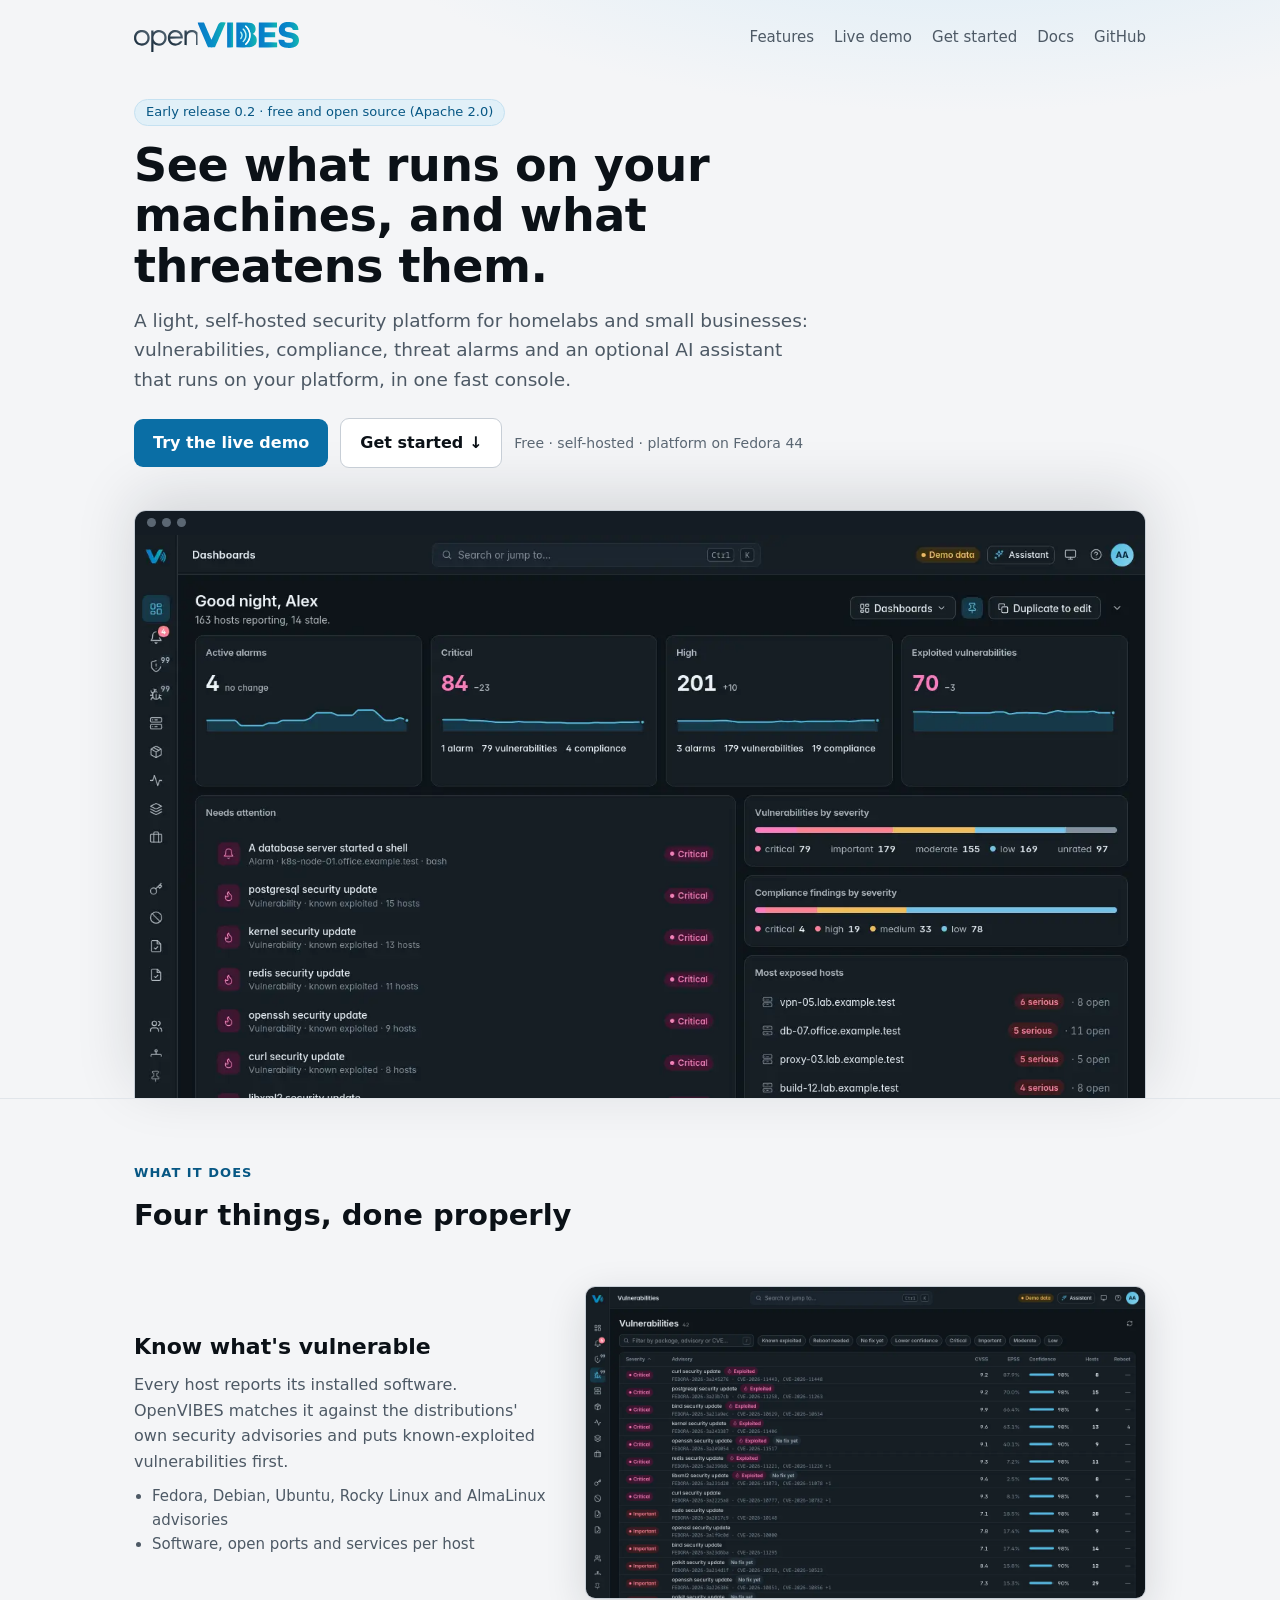
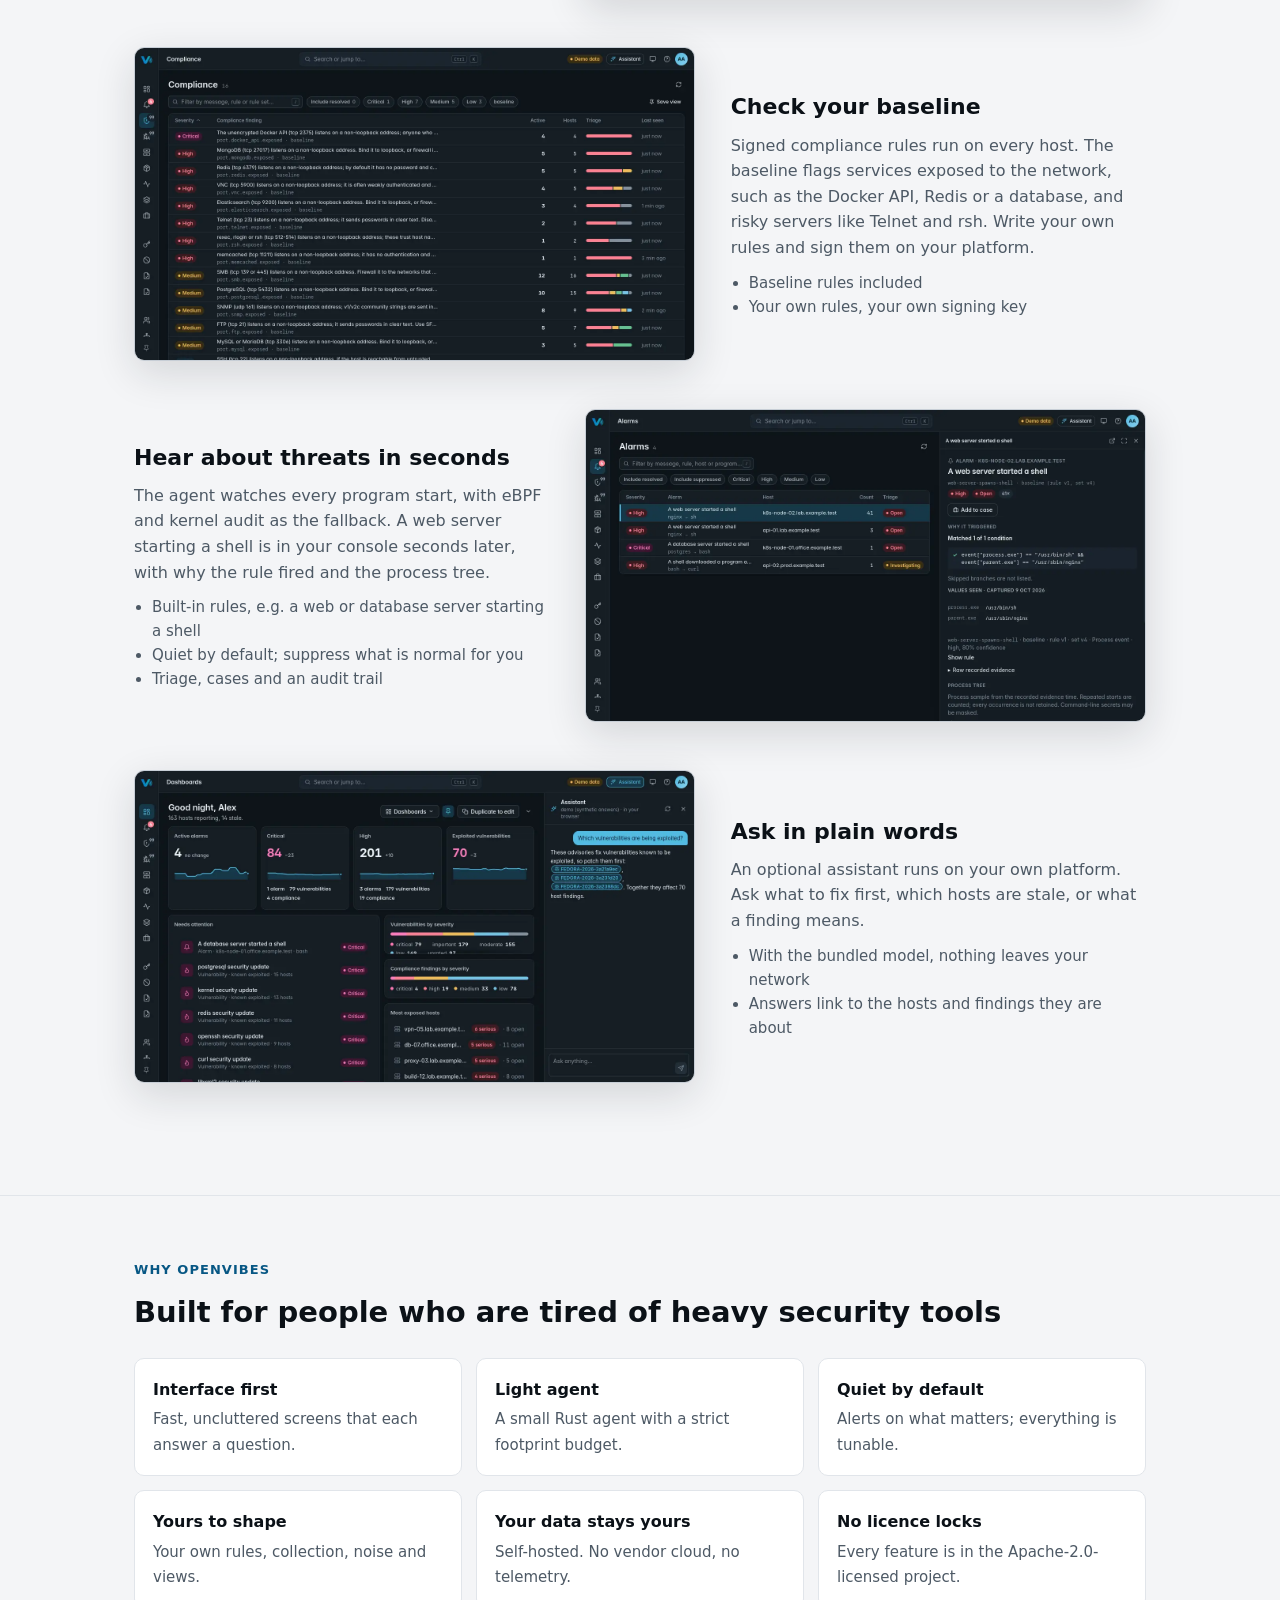
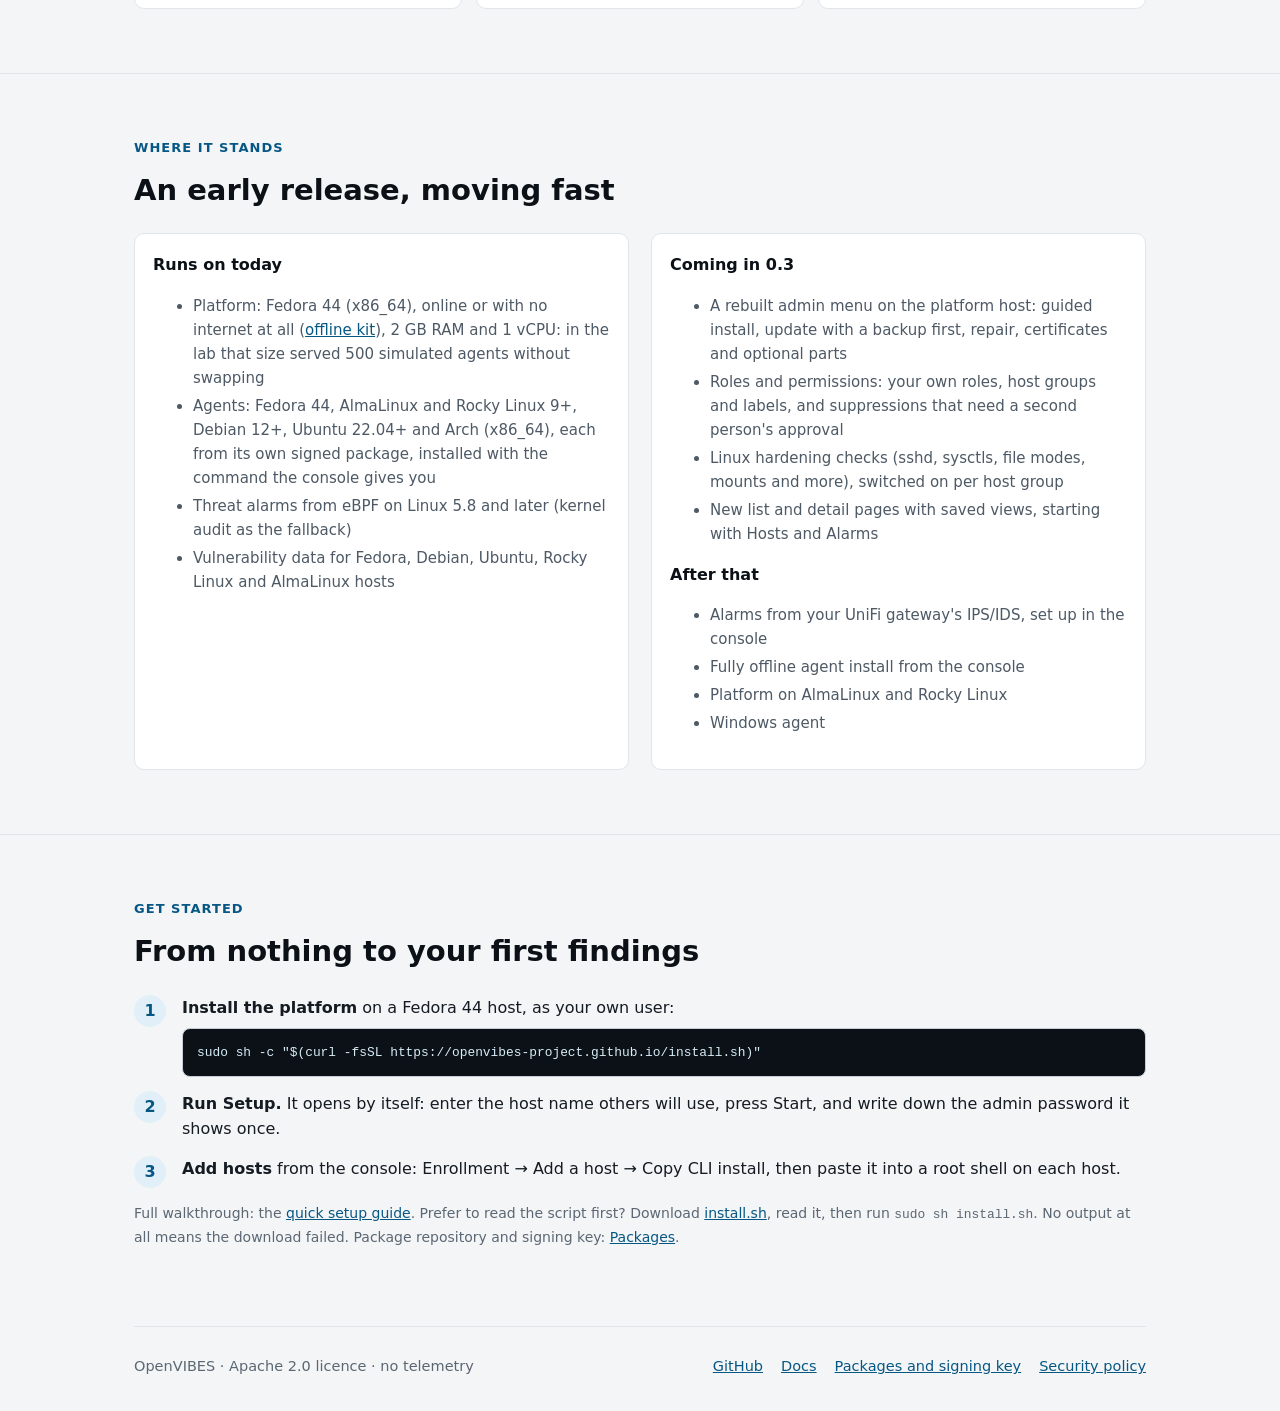
==== index.html @ 93516ad1 "site: what 0.3 brings, and what comes after it Co-Authored-By: Claude Opus 5.5 <noreply@anthropic.co" ====
<!doctype html>
<html lang="en">
<head>
<meta charset="utf-8">
<meta name="viewport" content="width=device-width, initial-scale=1">
<title>OpenVIBES: light, self-hosted security for your own machines</title>
<meta name="description" content="Free and open-source security platform for homelabs and small businesses: vulnerabilities, compliance, threat alarms and an optional AI assistant that runs on your platform, self-hosted.">
<meta name="color-scheme" content="dark light">
<link rel="canonical" href="https://openvibes-project.github.io/">
<link rel="icon" href="assets/mark.svg" type="image/svg+xml">
<link rel="icon" href="assets/favicon-32.png" sizes="32x32" type="image/png">
<link rel="apple-touch-icon" href="assets/mark-192.png">
<link rel="stylesheet" href="site.css">
</head>
<body>
<header class="hero">
  <div class="wrap">
    <nav class="nav" aria-label="Main">
      <a class="logo" href="./"><img class="wm-dark" src="assets/wordmark-dark.svg" alt="OpenVIBES" width="166" height="30"><img class="wm-light" src="assets/wordmark-light.svg" alt="OpenVIBES" width="166" height="30"></a>
      <ul>
        <li><a href="#features">Features</a></li>
        <li><a href="https://openvibes-project.github.io/openvibes-platform/">Live demo</a></li>
        <li><a href="#get-started">Get started</a></li>
        <li><a href="https://github.com/openvibes-project/openvibes-platform/blob/main/docs/quick-setup.md">Docs</a></li>
        <li><a href="https://github.com/openvibes-project">GitHub</a></li>
      </ul>
    </nav>
    <span class="pill">Early release 0.2 · free and open source (Apache 2.0)</span>
    <h1>See what runs on your machines, and what threatens them.</h1>
    <p class="lead">A light, self-hosted security platform for homelabs and small businesses: vulnerabilities, compliance, threat alarms and an optional AI assistant that runs on your platform, in one fast console.</p>
    <div class="btns">
      <a class="btn btn-primary" href="https://openvibes-project.github.io/openvibes-platform/">Try the live demo</a>
      <a class="btn btn-secondary" href="#get-started">Get started <span aria-hidden="true">↓</span></a>
      <span class="note">Free · self-hosted · platform on Fedora 44</span>
    </div>
    <div class="frame"><div class="bar" aria-hidden="true"><i></i><i></i><i></i></div>
      <img class="screen" src="assets/dashboard.webp" width="1414" height="788" alt="The OpenVIBES console's dashboard: active alarms, critical and high findings and exploited vulnerabilities with their trends, what needs attention first, and the most exposed hosts.">
    </div>
  </div>
</header>

<main>
<section class="block" id="features"><div class="wrap">
  <div class="kicker">What it does</div>
  <h2>Four things, done properly</h2>

  <div class="feat"><div class="txt">
    <h3>Know what's vulnerable</h3>
    <p>Every host reports its installed software. OpenVIBES matches it against the distributions' own security advisories and puts known-exploited vulnerabilities first.</p>
    <ul><li>Fedora, Debian, Ubuntu, Rocky Linux and AlmaLinux advisories</li><li>Software, open ports and services per host</li></ul>
  </div><div class="shot"><img class="screen" src="assets/vulnerabilities.webp" width="1414" height="788" loading="lazy" alt="The Vulnerabilities view: security advisories with their severity, CVSS and EPSS scores, known-exploited markers and the number of affected hosts."></div></div>

  <div class="feat rev"><div class="txt">
    <h3>Check your baseline</h3>
    <p>Signed compliance rules run on every host. The baseline flags services exposed to the network, such as the Docker API, Redis or a database, and risky servers like Telnet and rsh. Write your own rules and sign them on your platform.</p>
    <ul><li>Baseline rules included</li><li>Your own rules, your own signing key</li></ul>
  </div><div class="shot"><img class="screen" src="assets/compliance.webp" width="1414" height="788" loading="lazy" alt="The Compliance view: baseline findings such as an exposed Docker API, MongoDB or Redis, by severity, with how many hosts each affects and their triage."></div></div>

  <div class="feat"><div class="txt">
    <h3>Hear about threats in seconds</h3>
    <p>The agent watches every program start, with eBPF and kernel audit as the fallback. A web server starting a shell is in your console seconds later, with why the rule fired and the process tree.</p>
    <ul><li>Built-in rules, e.g. a web or database server starting a shell</li><li>Quiet by default; suppress what is normal for you</li><li>Triage, cases and an audit trail</li></ul>
  </div><div class="shot"><img class="screen" src="assets/alarm.webp" width="1414" height="788" loading="lazy" alt="An alarm, 'A web server started a shell', with the condition that matched and the values seen."></div></div>

  <div class="feat rev"><div class="txt">
    <h3>Ask in plain words</h3>
    <p>An optional assistant runs on your own platform. Ask what to fix first, which hosts are stale, or what a finding means.</p>
    <ul><li>With the bundled model, nothing leaves your network</li><li>Answers link to the hosts and findings they are about</li></ul>
  </div><div class="shot"><img class="screen" src="assets/assistant.webp" width="1414" height="788" loading="lazy" alt="The assistant beside the dashboard, answering 'Which vulnerabilities are being exploited?' with the advisories to patch first."></div></div>
</div></section>

<section class="block"><div class="wrap">
  <div class="kicker">Why OpenVIBES</div>
  <h2>Built for people who are tired of heavy security tools</h2>
  <div class="tiles">
    <div class="tile"><h3>Interface first</h3><span>Fast, uncluttered screens that each answer a question.</span></div>
    <div class="tile"><h3>Light agent</h3><span>A small Rust agent with a strict footprint budget.</span></div>
    <div class="tile"><h3>Quiet by default</h3><span>Alerts on what matters; everything is tunable.</span></div>
    <div class="tile"><h3>Yours to shape</h3><span>Your own rules, collection, noise and views.</span></div>
    <div class="tile"><h3>Your data stays yours</h3><span>Self-hosted. No vendor cloud, no telemetry.</span></div>
    <div class="tile"><h3>No licence locks</h3><span>Every feature is in the Apache-2.0-licensed project.</span></div>
  </div>
</div></section>

<section class="block"><div class="wrap">
  <div class="kicker">Where it stands</div>
  <h2>An early release, moving fast</h2>
  <div class="two">
    <div class="box"><h3>Runs on today</h3><ul>
      <li>Platform: Fedora 44 (x86_64), online or with no internet at all (<a href="packages.html#offline">offline kit</a>), 2 GB RAM and 1 vCPU: in the lab that size served 500 simulated agents without swapping</li>
      <li>Agents: Fedora 44, AlmaLinux and Rocky Linux 9+, Debian 12+, Ubuntu 22.04+ and Arch (x86_64), each from its own signed package, installed with the command the console gives you</li>
      <li>Threat alarms from eBPF on Linux 5.8 and later (kernel audit as the fallback)</li>
      <li>Vulnerability data for Fedora, Debian, Ubuntu, Rocky Linux and AlmaLinux hosts</li>
    </ul></div>
    <div class="box"><h3>Coming in 0.3</h3><ul>
      <li>A rebuilt admin menu on the platform host: guided install, update with a backup first, repair, certificates and optional parts</li>
      <li>Roles and permissions: your own roles, host groups and labels, and suppressions that need a second person's approval</li>
      <li>Linux hardening checks (sshd, sysctls, file modes, mounts and more), switched on per host group</li>
      <li>New list and detail pages with saved views, starting with Hosts and Alarms</li>
    </ul><h3>After that</h3><ul>
      <li>Alarms from your UniFi gateway's IPS/IDS, set up in the console</li>
      <li>Fully offline agent install from the console</li>
      <li>Platform on AlmaLinux and Rocky Linux</li>
      <li>Windows agent</li>
    </ul></div>
  </div>
</div></section>

<section class="block" id="get-started"><div class="wrap">
  <div class="kicker">Get started</div>
  <h2>From nothing to your first findings</h2>
  <ol class="steps">
    <li class="step"><span class="n" aria-hidden="true">1</span><div><b>Install the platform</b> on a Fedora 44 host, as your own user:
      <pre><code>sudo sh -c "$(curl -fsSL https://openvibes-project.github.io/install.sh)"</code></pre></div></li>
    <li class="step"><span class="n" aria-hidden="true">2</span><div><b>Run Setup.</b> It opens by itself: enter the host name others will use, press Start, and write down the admin password it shows once.</div></li>
    <li class="step"><span class="n" aria-hidden="true">3</span><div><b>Add hosts</b> from the console: Enrollment → Add a host → Copy CLI install, then paste it into a root shell on each host.</div></li>
  </ol>
  <p class="note">Full walkthrough: the <a href="https://github.com/openvibes-project/openvibes-platform/blob/main/docs/quick-setup.md">quick setup guide</a>. Prefer to read the script first? Download <a href="install.sh">install.sh</a>, read it, then run <code>sudo sh install.sh</code>. No output at all means the download failed. Package repository and signing key: <a href="packages.html">Packages</a>.</p>
</div></section>
</main>

<div class="wrap"><footer class="foot">
  <span>OpenVIBES · Apache 2.0 licence · no telemetry</span>
  <ul>
    <li><a href="https://github.com/openvibes-project">GitHub</a></li>
    <li><a href="https://github.com/openvibes-project/openvibes-platform/blob/main/docs/quick-setup.md">Docs</a></li>
    <li><a href="packages.html">Packages and signing key</a></li>
    <li><a href="https://github.com/openvibes-project/openvibes-platform/security/policy">Security policy</a></li>
  </ul>
</footer></div>
</body>
</html>
---- site.css ----
/* OpenVIBES website (spec docs/specs/2026-10-08-website-design.md §4).
   Dark by default, light when the visitor's system asks for it. */
:root {
  color-scheme: dark light;
  --canvas: #0b1117; --surface: #0f171f; --line: #1d2a36; --line-2: #2b3946;
  --text: #dbe4ec; --strong: #ffffff; --muted: #9fb0bf; --faint: #8193a3;
  --accent: #0a6ea5; --accent-text: #4fb6e8; --code-bg: #070b0f; --code: #bfe3f5;
  --pill-bg: #13324a; --pill-fg: #8fd0f2; --pill-line: #1f4a68;
  --glow: #0e3a55; --shadow: rgba(0, 0, 0, .45);
}
@media (prefers-color-scheme: light) {
  :root {
    --canvas: #f4f5f7; --surface: #ffffff; --line: #e1e5ea; --line-2: #c7ced6;
    --text: #141b22; --strong: #0b1117; --muted: #4d5965; --faint: #5b6773;
    --accent: #0a6ea5; --accent-text: #075784; --code-bg: #0b1117; --code: #d6ecf7;
    --pill-bg: #e1f0f8; --pill-fg: #075784; --pill-line: #c5e1f1;
    --glow: #d6eaf6; --shadow: rgba(20, 27, 34, .14);
  }
}
* { box-sizing: border-box; }
body { margin: 0; background: var(--canvas); color: var(--text); font: 16px/1.6 system-ui, -apple-system, "Segoe UI", sans-serif; }
a { color: var(--accent-text); }
a:focus-visible, .btn:focus-visible { outline: 3px solid var(--accent-text); outline-offset: 3px; }
.wrap { max-width: 1060px; margin: 0 auto; padding: 0 24px; }
.page-head { padding-top: 22px; }
.hero { background: radial-gradient(1100px 420px at 75% -12%, var(--glow) 0%, var(--canvas) 58%); padding-top: 22px; }
.nav { display: flex; justify-content: space-between; align-items: center; flex-wrap: wrap; gap: 12px; margin-bottom: 46px; font-size: 15px; }
.nav ul { display: flex; flex-wrap: wrap; gap: 6px 20px; list-style: none; margin: 0; padding: 0; }
.nav a { color: var(--muted); text-decoration: none; }
.nav a:hover { color: var(--strong); }
.logo img { height: 30px; width: auto; display: block; }
/* As specific as `.logo img`, which would otherwise show both. */
.logo .wm-light { display: none; }
@media (prefers-color-scheme: light) { .logo .wm-dark { display: none; } .logo .wm-light { display: block; } }
.pill { display: inline-block; font-size: 13px; padding: 2px 11px; border-radius: 999px; background: var(--pill-bg); color: var(--pill-fg); border: 1px solid var(--pill-line); margin-bottom: 14px; }
h1 { font-size: clamp(32px, 5vw, 46px); line-height: 1.1; margin: 0 0 14px; color: var(--strong); max-width: 22ch; letter-spacing: -.01em; }
.lead { font-size: 18.5px; color: var(--muted); max-width: 58ch; margin: 0 0 24px; }
.btns { display: flex; flex-wrap: wrap; gap: 12px; align-items: center; margin-bottom: 42px; }
.btn { display: inline-block; padding: 11px 19px; border-radius: 9px; font-weight: 650; text-decoration: none; }
.btn-primary { background: var(--accent); color: #fff; }
.btn-primary:hover { background: #075784; }
.btn-secondary { border: 1px solid var(--line-2); color: var(--strong); background: var(--surface); }
.note { font-size: 14px; color: var(--faint); }
.frame { border: 1px solid var(--line-2); border-bottom: 0; border-radius: 12px 12px 0 0; overflow: hidden; box-shadow: 0 -14px 60px var(--shadow); }
.bar { height: 24px; background: #141c24; display: flex; gap: 6px; align-items: center; padding: 0 12px; }
.bar i { width: 9px; height: 9px; border-radius: 50%; background: #5b6773; }
img.screen { display: block; width: 100%; height: auto; }
section.block { padding: 64px 0; border-top: 1px solid var(--line); }
.compact section.block { padding: 28px 0; }
.compact h2 { font-size: 23px; }
h2 { font-size: 29px; color: var(--strong); margin: 0 0 8px; }
.kicker { font-size: 13px; text-transform: uppercase; letter-spacing: .08em; color: var(--accent-text); font-weight: 650; margin-bottom: 8px; }
.feat { display: grid; grid-template-columns: 1fr 1.35fr; gap: 36px; align-items: center; margin: 48px 0; }
.feat.rev { grid-template-columns: 1.35fr 1fr; }
.feat.rev .txt { order: 2; }
.feat h3 { color: var(--strong); font-size: 22px; margin: 0 0 8px; }
.feat p { color: var(--muted); margin: 0 0 10px; }
.feat ul { margin: 0; padding-left: 18px; color: var(--muted); font-size: 15px; }
.shot { border: 1px solid var(--line-2); border-radius: 10px; overflow: hidden; box-shadow: 0 12px 40px var(--shadow); }
.tiles { display: grid; grid-template-columns: repeat(3, 1fr); gap: 14px; margin-top: 22px; }
.tile, .box { background: var(--surface); border: 1px solid var(--line); border-radius: 10px; padding: 18px; }
.tile h3, .box h3 { color: var(--strong); display: block; margin: 0 0 4px; font-size: 16px; }
.tile span { color: var(--muted); font-size: 15px; }
.two { display: grid; grid-template-columns: 1fr 1fr; gap: 22px; margin-top: 20px; }
.box ul + h3 { margin-top: 16px; }
.box li { color: var(--muted); font-size: 15px; margin: 4px 0; }
.steps { list-style: none; padding: 0; margin: 20px 0 0; display: grid; gap: 14px; }
.step { display: grid; grid-template-columns: 36px minmax(0, 1fr); gap: 12px; }
.n { width: 32px; height: 32px; border-radius: 50%; background: var(--pill-bg); color: var(--pill-fg); display: flex; align-items: center; justify-content: center; font-weight: 700; }
pre { background: var(--code-bg); border: 1px solid var(--line-2); border-radius: 8px; padding: 12px 14px; color: var(--code); font-size: 14px; overflow-x: auto; margin: 8px 0 0; }
code { font-size: .92em; }
footer.foot { border-top: 1px solid var(--line); padding: 28px 0 34px; color: var(--faint); font-size: 14.5px; display: flex; justify-content: space-between; flex-wrap: wrap; gap: 10px; }
footer.foot ul { display: flex; flex-wrap: wrap; gap: 6px 18px; list-style: none; margin: 0; padding: 0; }
@media (max-width: 760px) {
  .feat, .feat.rev, .two { grid-template-columns: 1fr; }
  .feat.rev .txt { order: 0; }
  .tiles { grid-template-columns: 1fr; }
  section.block { padding: 48px 0; }
}
@media (min-width: 761px) and (max-width: 960px) { .tiles { grid-template-columns: repeat(2, 1fr); } }
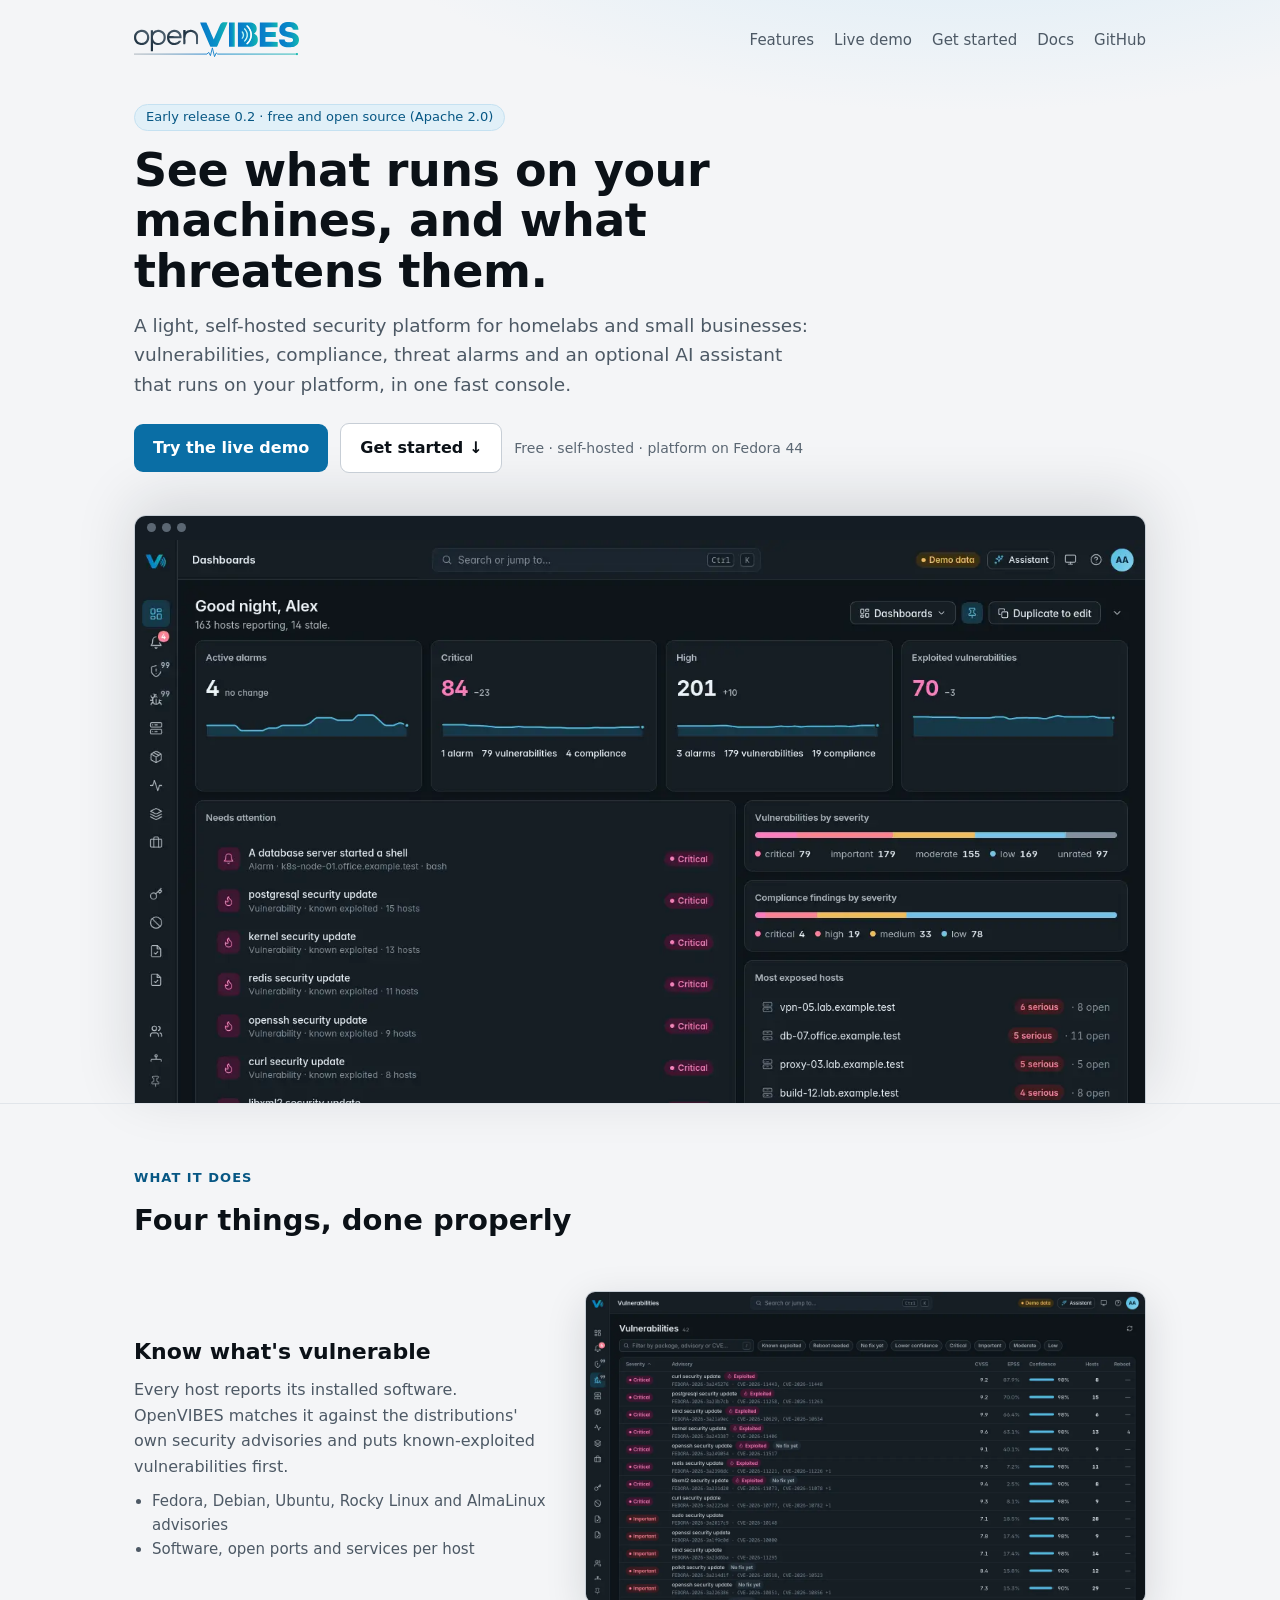
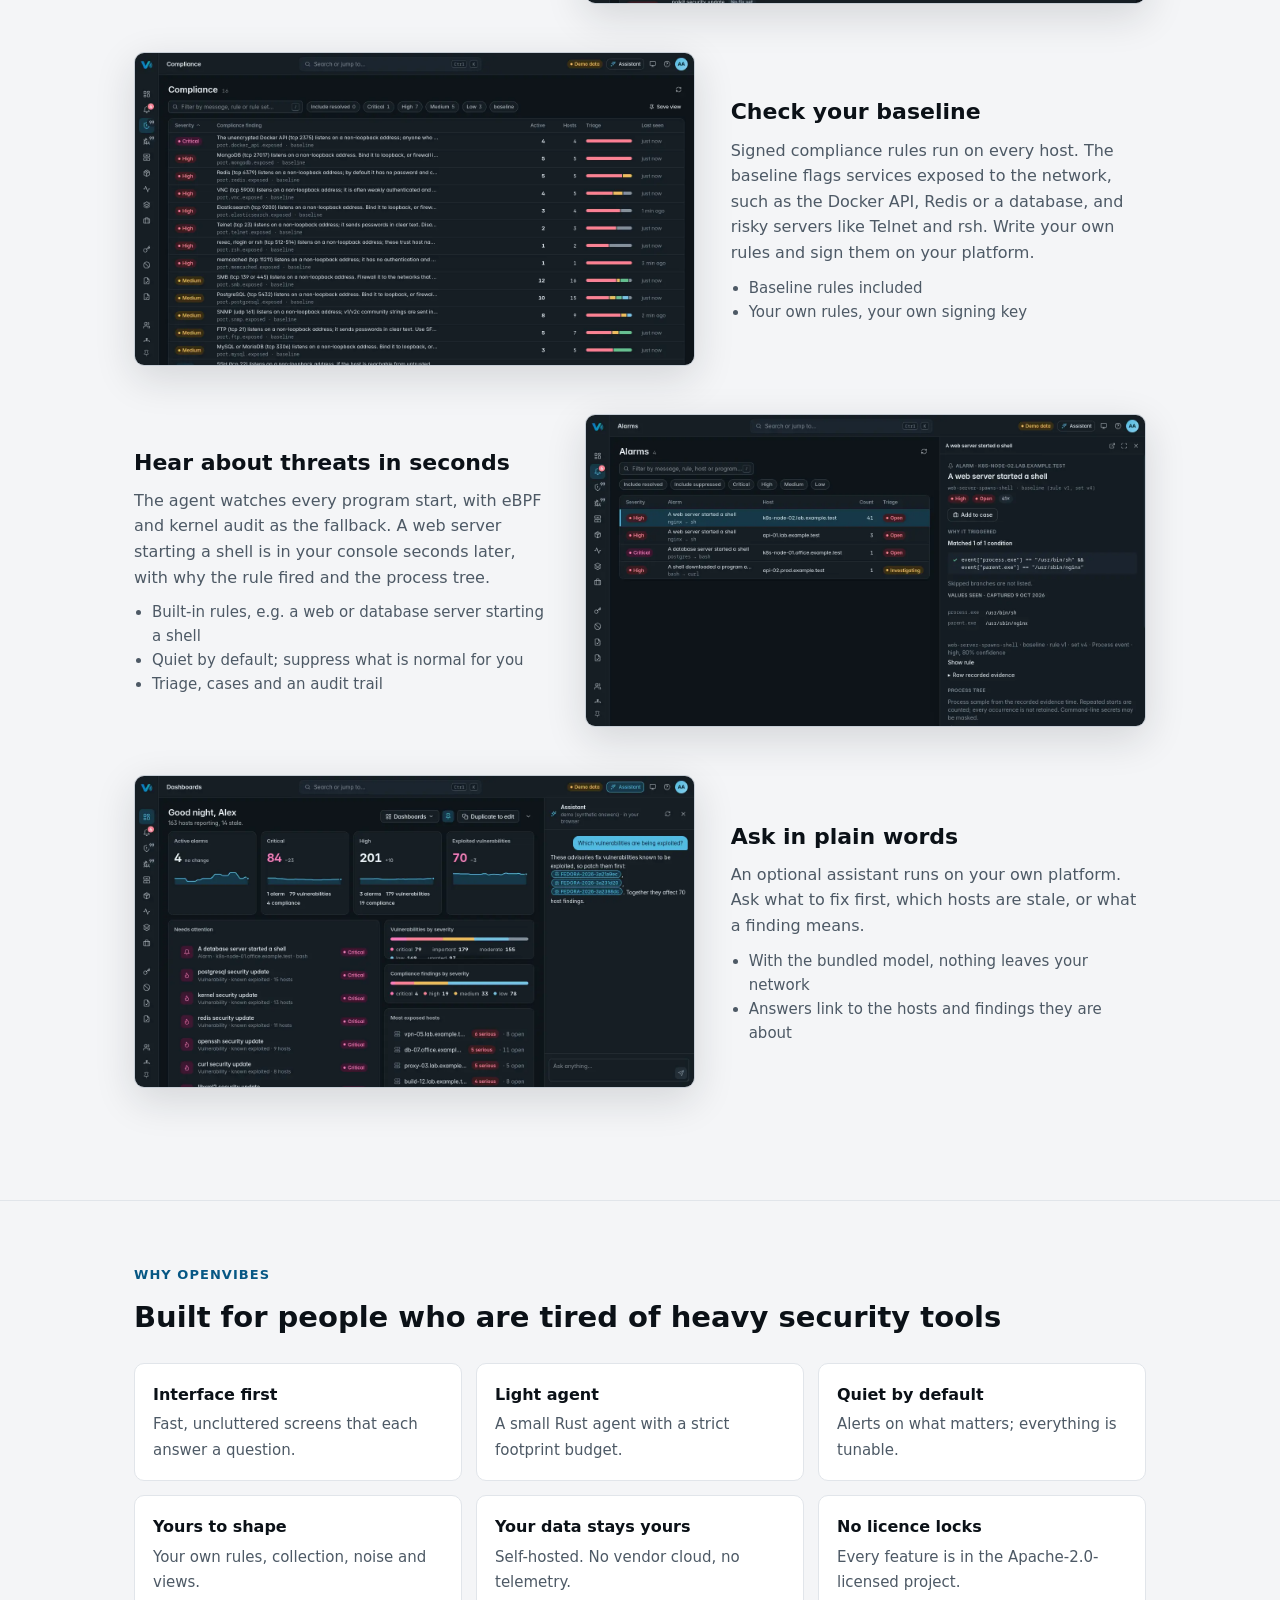
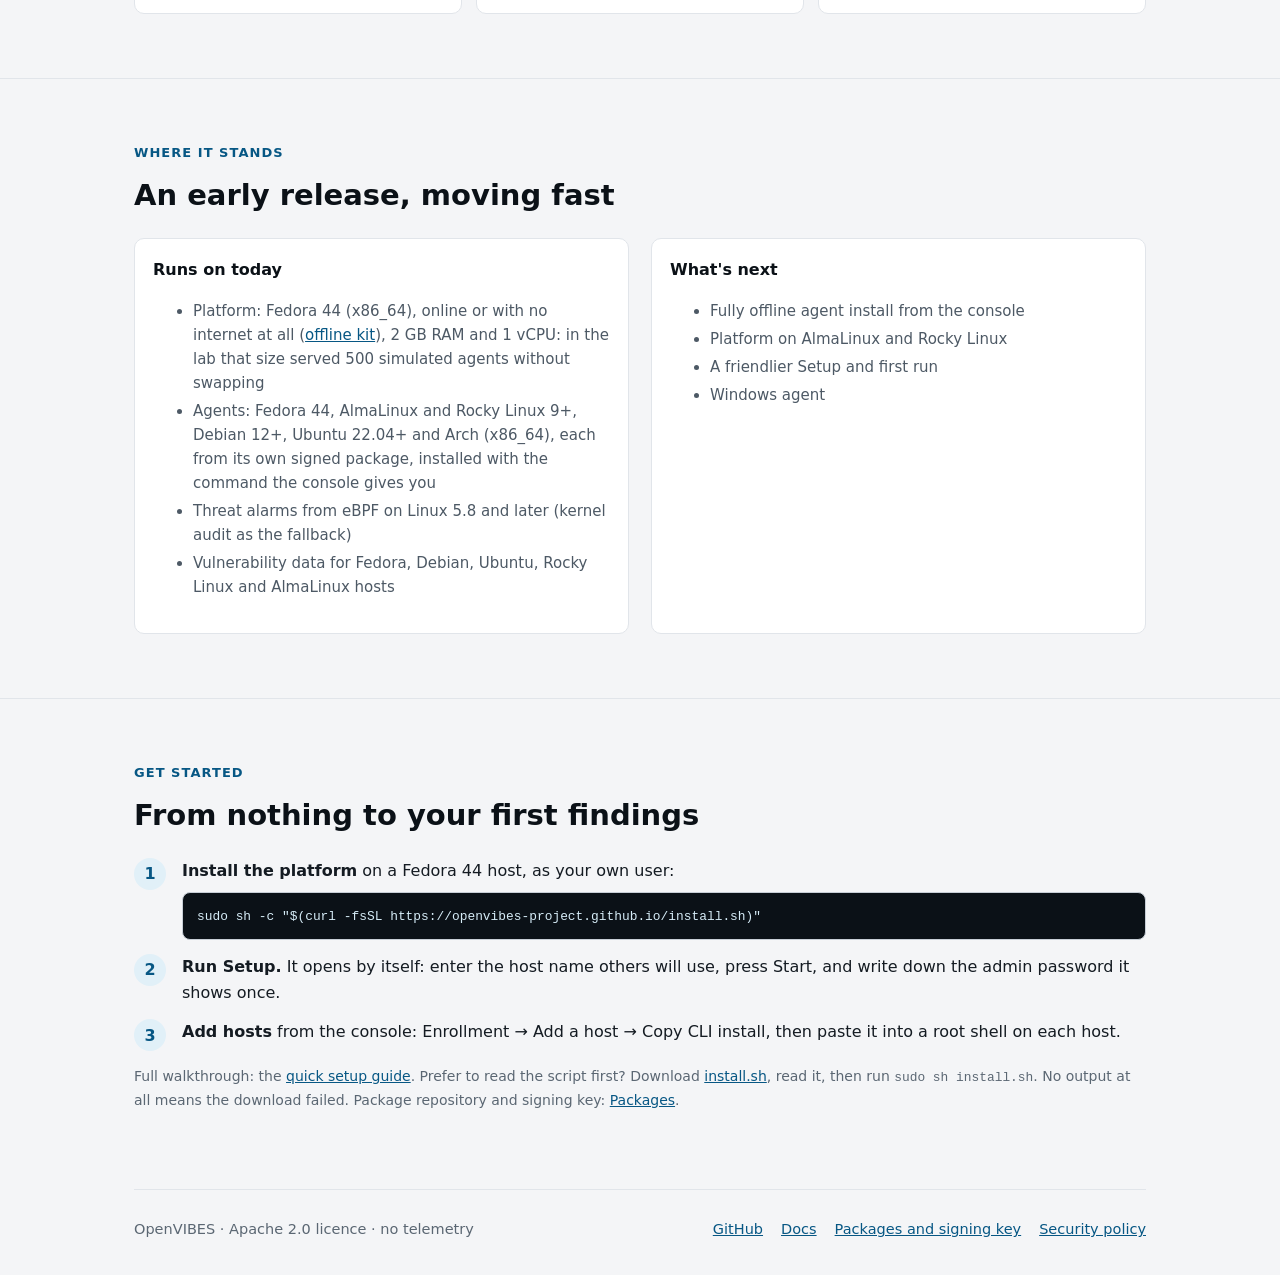
==== commit b3a3ef67: "Logo: the heartbeat wordmark, with the n made whole The n in "open" was cut off where VIBES began an" ====
--- a/index.html
+++ b/index.html
@@ -16,7 +16,7 @@
 <header class="hero">
   <div class="wrap">
     <nav class="nav" aria-label="Main">
-      <a class="logo" href="./"><img class="wm-dark" src="assets/wordmark-dark.svg" alt="OpenVIBES" width="166" height="30"><img class="wm-light" src="assets/wordmark-light.svg" alt="OpenVIBES" width="166" height="30"></a>
+      <a class="logo" href="./"><img class="wm-dark" src="assets/wordmark-dark.svg" alt="OpenVIBES" width="165" height="35"><img class="wm-light" src="assets/wordmark-light.svg" alt="OpenVIBES" width="165" height="35"></a>
       <ul>
         <li><a href="#features">Features</a></li>
         <li><a href="https://openvibes-project.github.io/openvibes-platform/">Live demo</a></li>
@@ -92,15 +92,10 @@
       <li>Threat alarms from eBPF on Linux 5.8 and later (kernel audit as the fallback)</li>
       <li>Vulnerability data for Fedora, Debian, Ubuntu, Rocky Linux and AlmaLinux hosts</li>
     </ul></div>
-    <div class="box"><h3>Coming in 0.3</h3><ul>
-      <li>A rebuilt admin menu on the platform host: guided install, update with a backup first, repair, certificates and optional parts</li>
-      <li>Roles and permissions: your own roles, host groups and labels, and suppressions that need a second person's approval</li>
-      <li>Linux hardening checks (sshd, sysctls, file modes, mounts and more), switched on per host group</li>
-      <li>New list and detail pages with saved views, starting with Hosts and Alarms</li>
-    </ul><h3>After that</h3><ul>
-      <li>Alarms from your UniFi gateway's IPS/IDS, set up in the console</li>
+    <div class="box"><h3>What's next</h3><ul>
       <li>Fully offline agent install from the console</li>
       <li>Platform on AlmaLinux and Rocky Linux</li>
+      <li>A friendlier Setup and first run</li>
       <li>Windows agent</li>
     </ul></div>
   </div>
--- a/site.css
+++ b/site.css
@@ -28,7 +28,7 @@
 .nav ul { display: flex; flex-wrap: wrap; gap: 6px 20px; list-style: none; margin: 0; padding: 0; }
 .nav a { color: var(--muted); text-decoration: none; }
 .nav a:hover { color: var(--strong); }
-.logo img { height: 30px; width: auto; display: block; }
+.logo img { height: 35px; width: auto; display: block; }
 /* As specific as `.logo img`, which would otherwise show both. */
 .logo .wm-light { display: none; }
 @media (prefers-color-scheme: light) { .logo .wm-dark { display: none; } .logo .wm-light { display: block; } }
@@ -62,7 +62,6 @@
 .tile h3, .box h3 { color: var(--strong); display: block; margin: 0 0 4px; font-size: 16px; }
 .tile span { color: var(--muted); font-size: 15px; }
 .two { display: grid; grid-template-columns: 1fr 1fr; gap: 22px; margin-top: 20px; }
-.box ul + h3 { margin-top: 16px; }
 .box li { color: var(--muted); font-size: 15px; margin: 4px 0; }
 .steps { list-style: none; padding: 0; margin: 20px 0 0; display: grid; gap: 14px; }
 .step { display: grid; grid-template-columns: 36px minmax(0, 1fr); gap: 12px; }
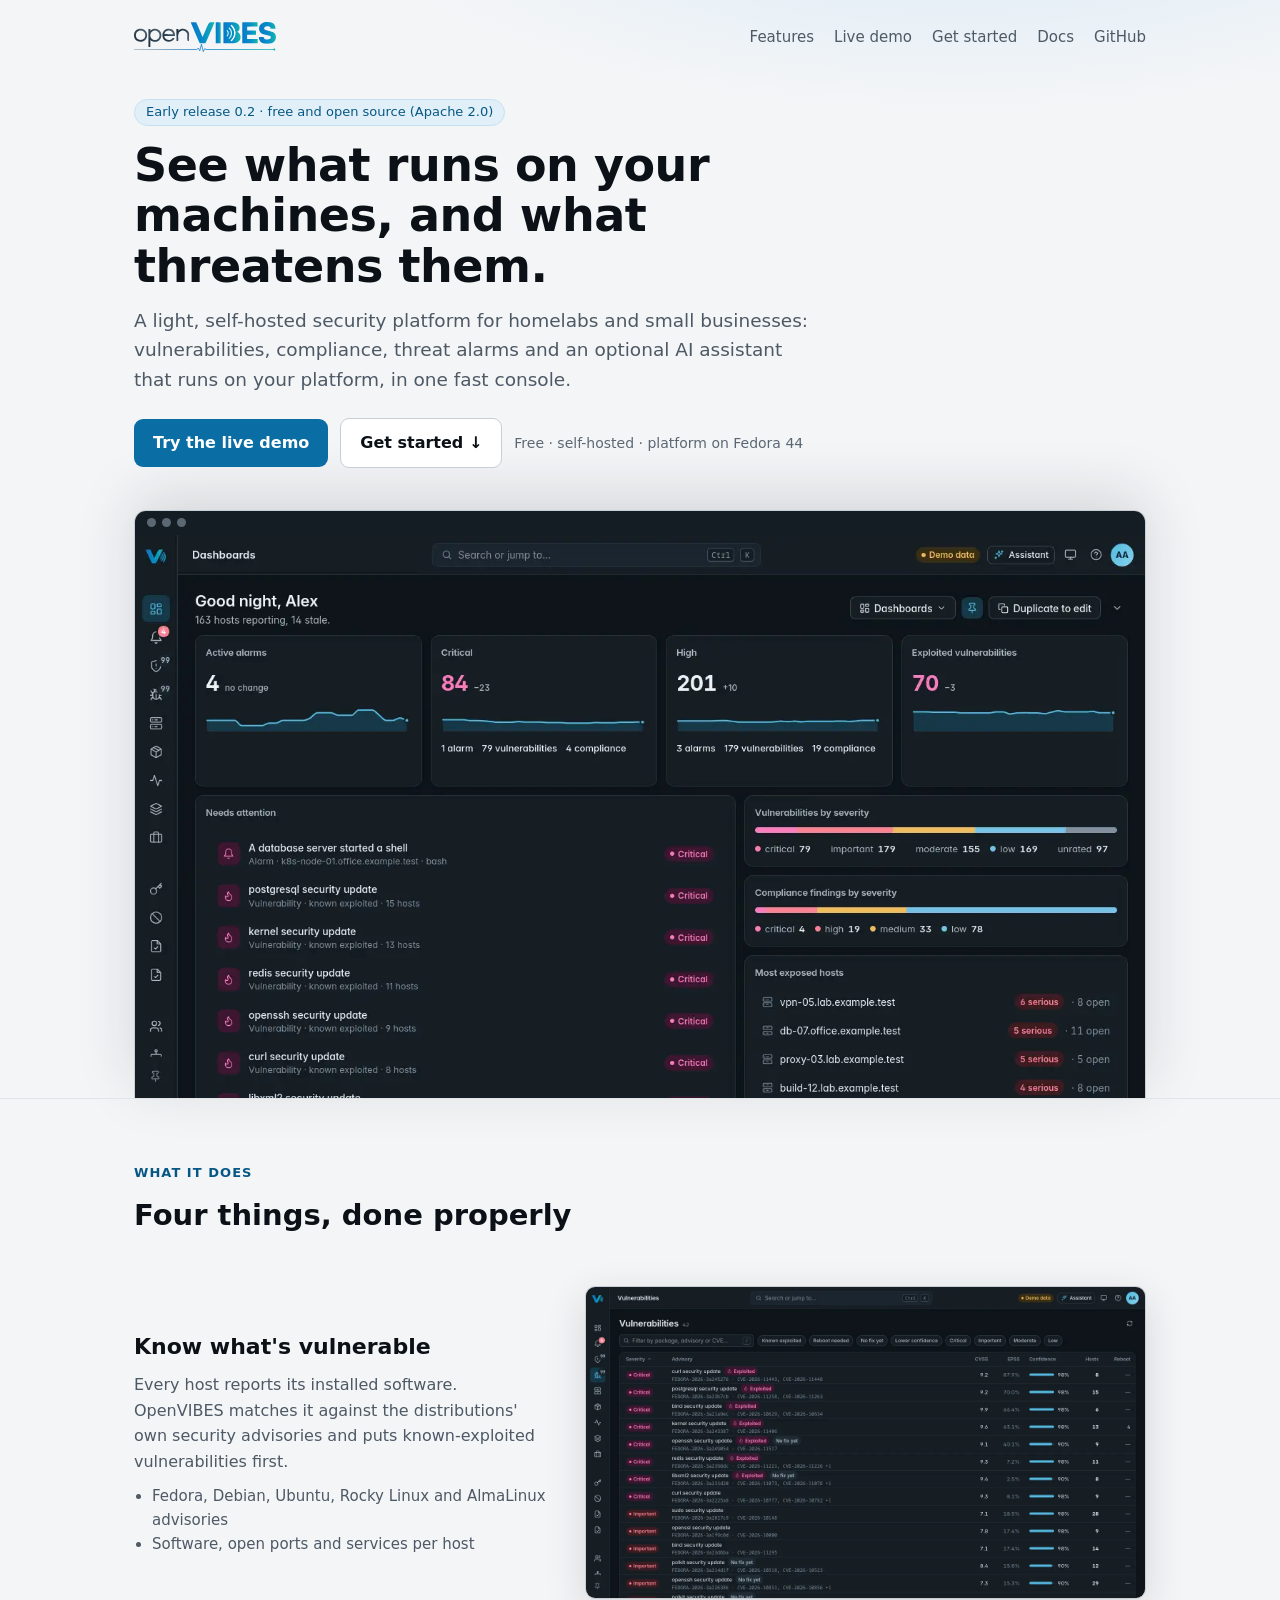
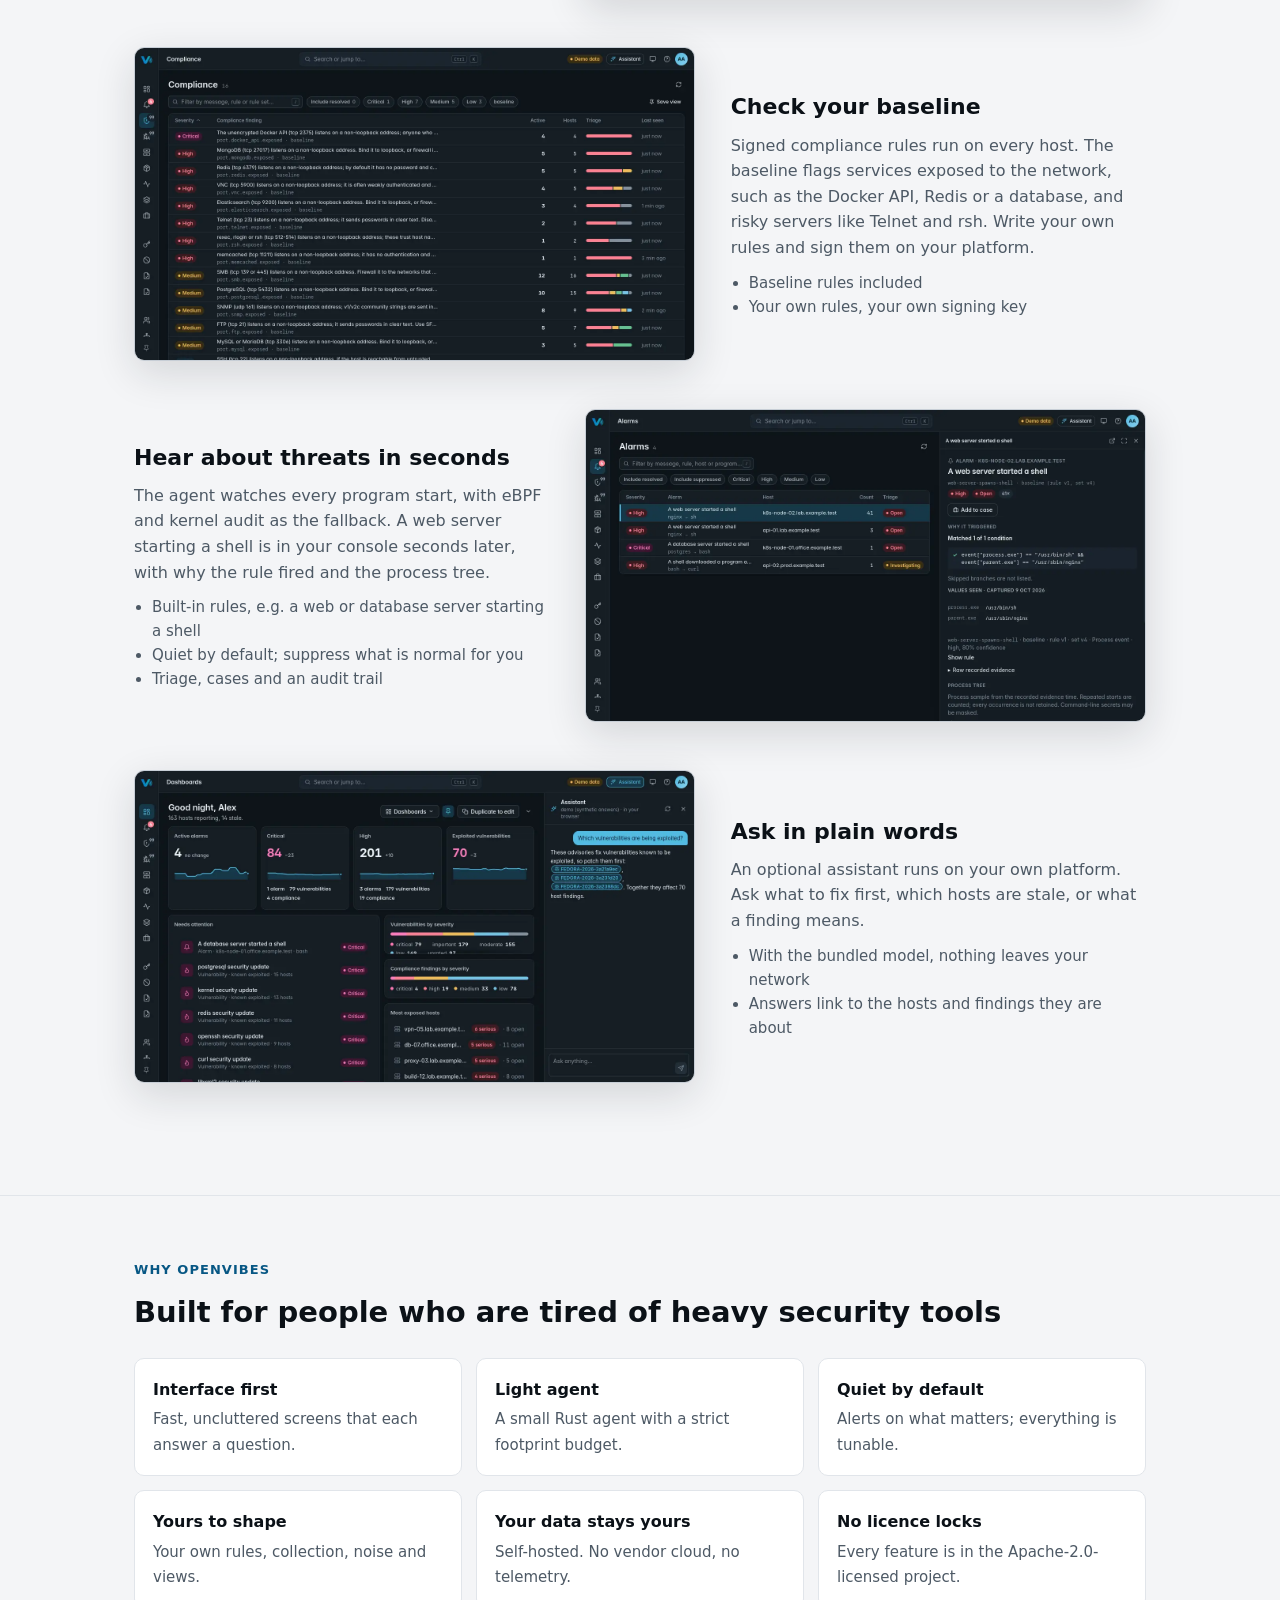
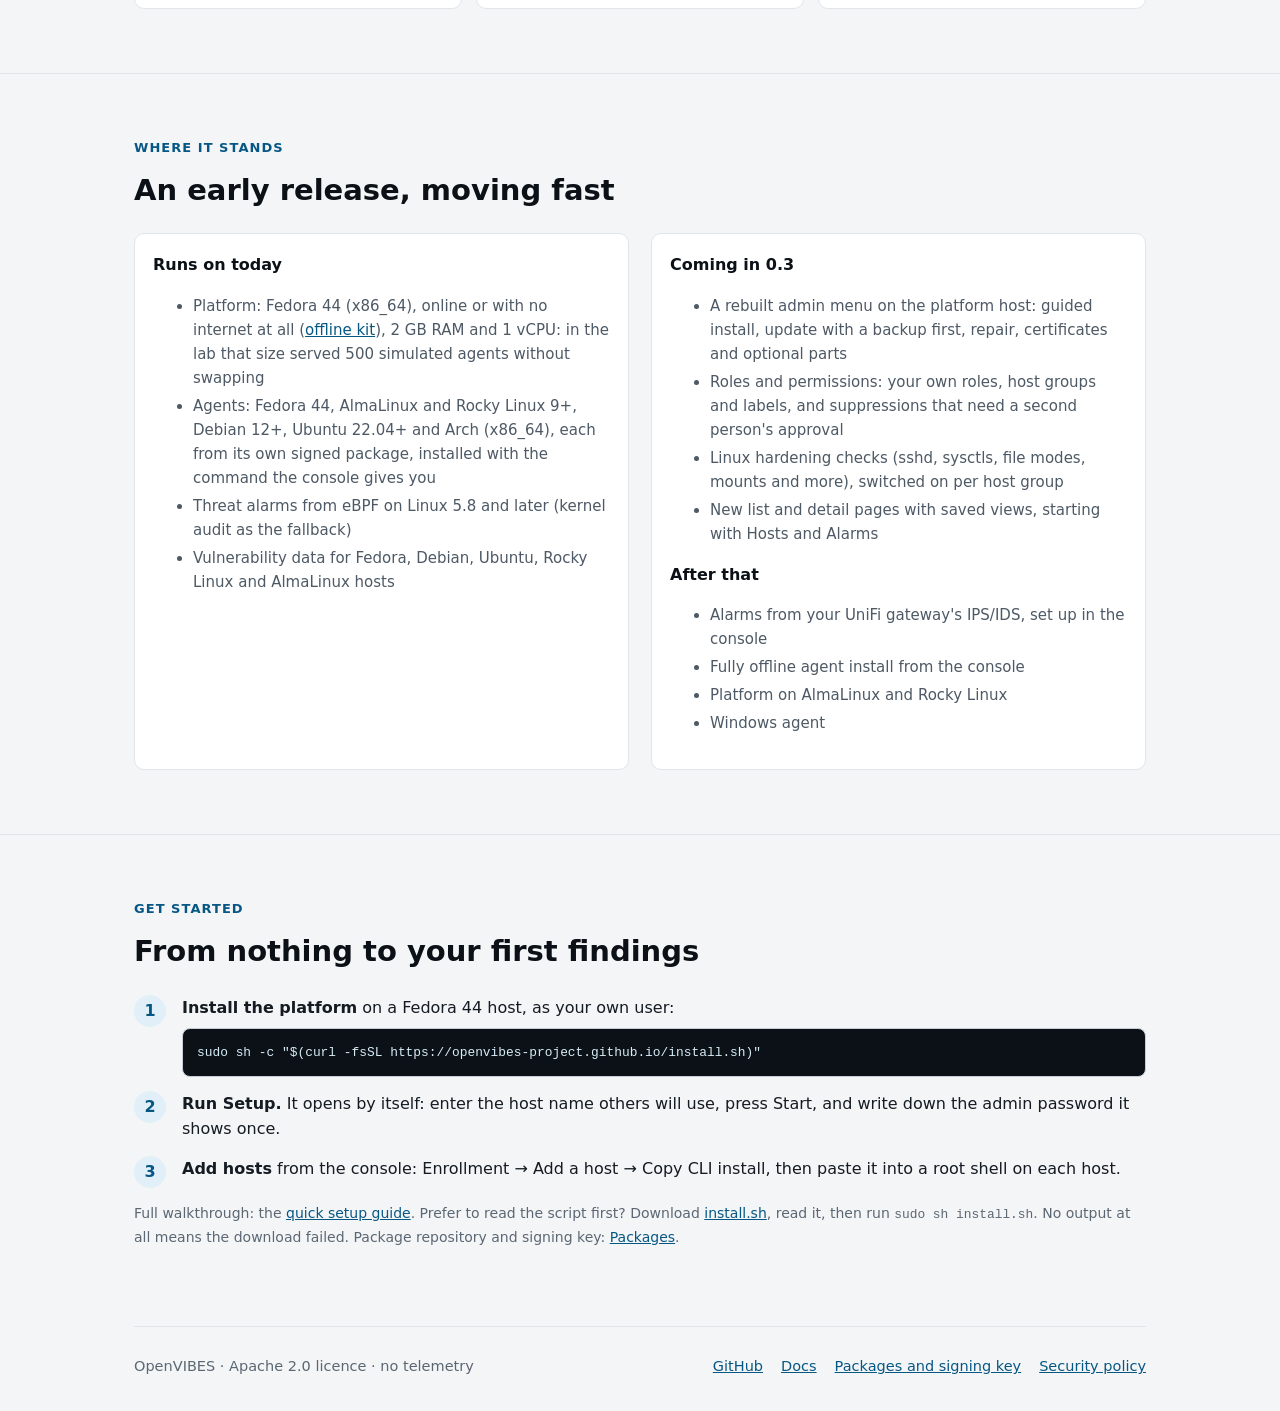
==== commit 65377803: "Merge pull request #27 from openvibes-project/site-current site: what 0.3 brings, and what comes aft" ====
--- a/index.html
+++ b/index.html
@@ -16,7 +16,7 @@
 <header class="hero">
   <div class="wrap">
     <nav class="nav" aria-label="Main">
-      <a class="logo" href="./"><img class="wm-dark" src="assets/wordmark-dark.svg" alt="OpenVIBES" width="165" height="35"><img class="wm-light" src="assets/wordmark-light.svg" alt="OpenVIBES" width="165" height="35"></a>
+      <a class="logo" href="./"><img class="wm-dark" src="assets/wordmark-dark.svg" alt="OpenVIBES" width="166" height="30"><img class="wm-light" src="assets/wordmark-light.svg" alt="OpenVIBES" width="166" height="30"></a>
       <ul>
         <li><a href="#features">Features</a></li>
         <li><a href="https://openvibes-project.github.io/openvibes-platform/">Live demo</a></li>
@@ -92,10 +92,15 @@
       <li>Threat alarms from eBPF on Linux 5.8 and later (kernel audit as the fallback)</li>
       <li>Vulnerability data for Fedora, Debian, Ubuntu, Rocky Linux and AlmaLinux hosts</li>
     </ul></div>
-    <div class="box"><h3>What's next</h3><ul>
+    <div class="box"><h3>Coming in 0.3</h3><ul>
+      <li>A rebuilt admin menu on the platform host: guided install, update with a backup first, repair, certificates and optional parts</li>
+      <li>Roles and permissions: your own roles, host groups and labels, and suppressions that need a second person's approval</li>
+      <li>Linux hardening checks (sshd, sysctls, file modes, mounts and more), switched on per host group</li>
+      <li>New list and detail pages with saved views, starting with Hosts and Alarms</li>
+    </ul><h3>After that</h3><ul>
+      <li>Alarms from your UniFi gateway's IPS/IDS, set up in the console</li>
       <li>Fully offline agent install from the console</li>
       <li>Platform on AlmaLinux and Rocky Linux</li>
-      <li>A friendlier Setup and first run</li>
       <li>Windows agent</li>
     </ul></div>
   </div>
--- a/site.css
+++ b/site.css
@@ -28,7 +28,7 @@
 .nav ul { display: flex; flex-wrap: wrap; gap: 6px 20px; list-style: none; margin: 0; padding: 0; }
 .nav a { color: var(--muted); text-decoration: none; }
 .nav a:hover { color: var(--strong); }
-.logo img { height: 35px; width: auto; display: block; }
+.logo img { height: 30px; width: auto; display: block; }
 /* As specific as `.logo img`, which would otherwise show both. */
 .logo .wm-light { display: none; }
 @media (prefers-color-scheme: light) { .logo .wm-dark { display: none; } .logo .wm-light { display: block; } }
@@ -62,6 +62,7 @@
 .tile h3, .box h3 { color: var(--strong); display: block; margin: 0 0 4px; font-size: 16px; }
 .tile span { color: var(--muted); font-size: 15px; }
 .two { display: grid; grid-template-columns: 1fr 1fr; gap: 22px; margin-top: 20px; }
+.box ul + h3 { margin-top: 16px; }
 .box li { color: var(--muted); font-size: 15px; margin: 4px 0; }
 .steps { list-style: none; padding: 0; margin: 20px 0 0; display: grid; gap: 14px; }
 .step { display: grid; grid-template-columns: 36px minmax(0, 1fr); gap: 12px; }
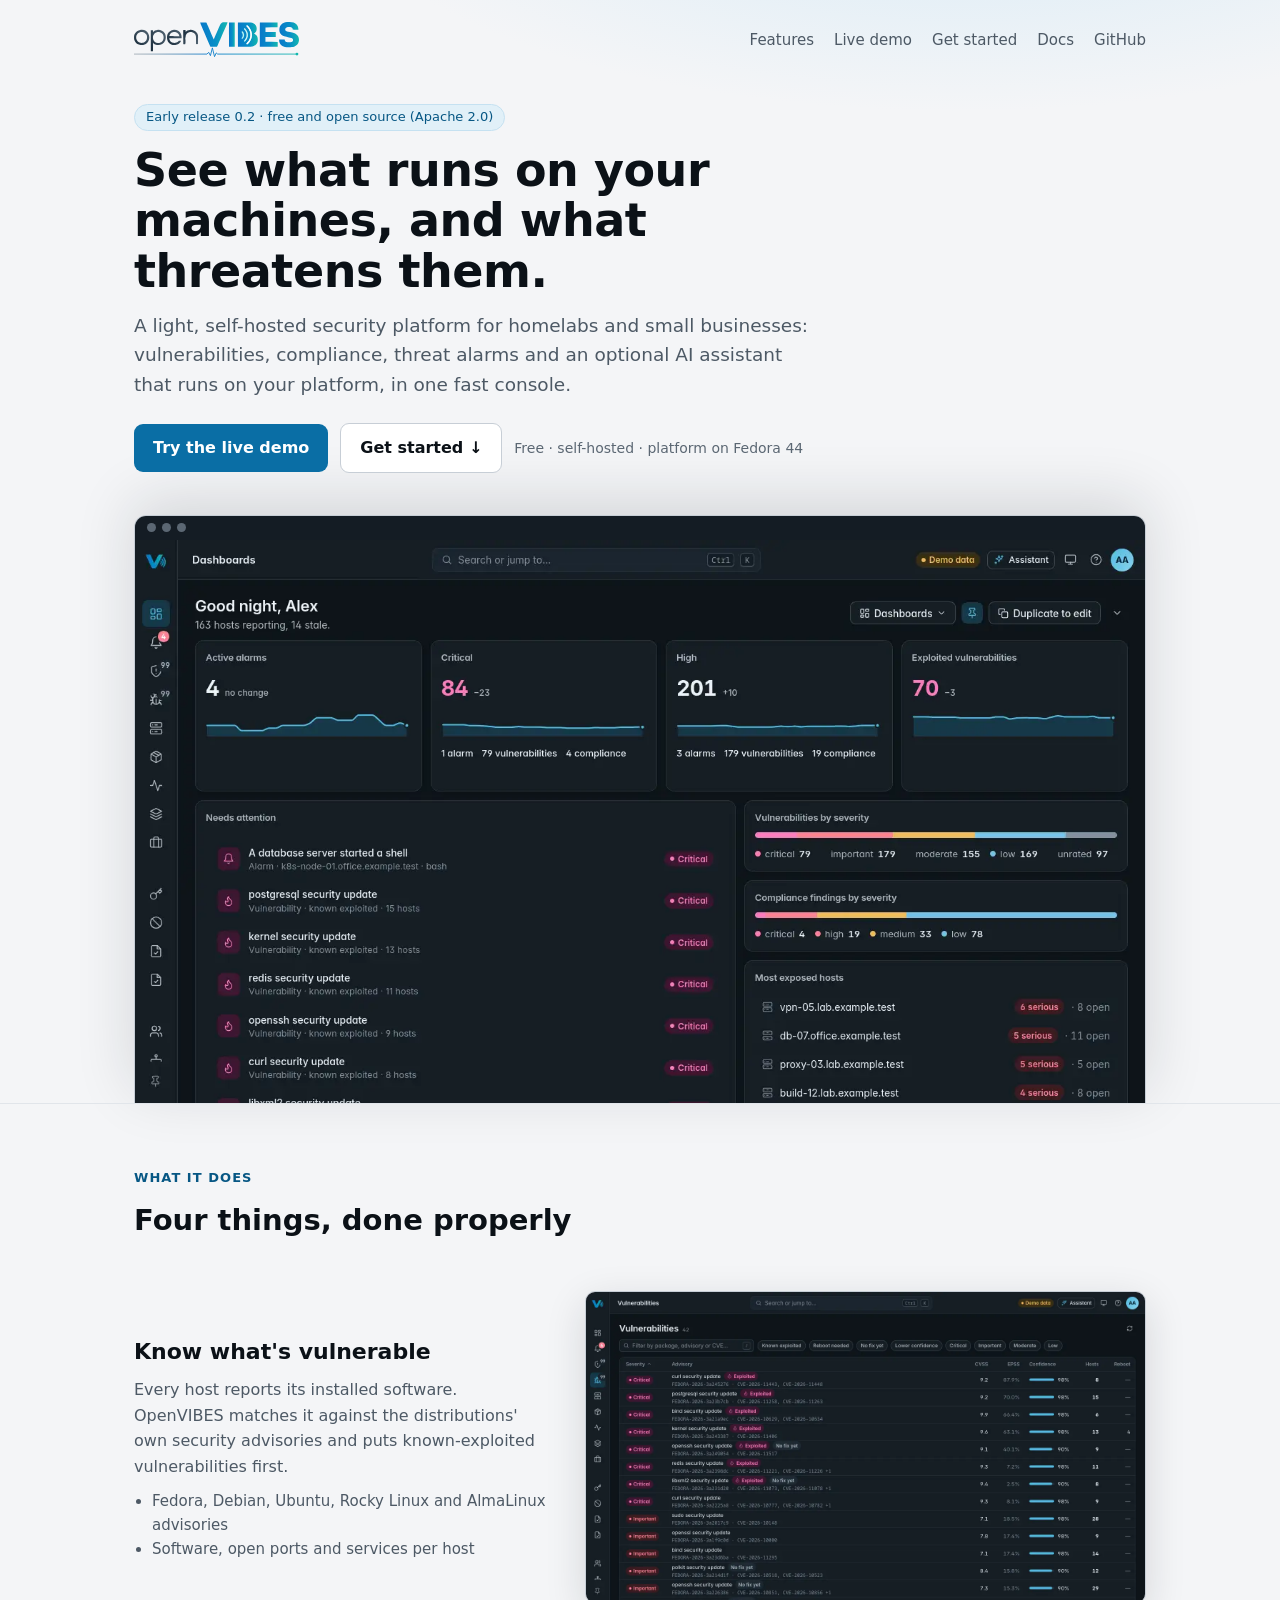
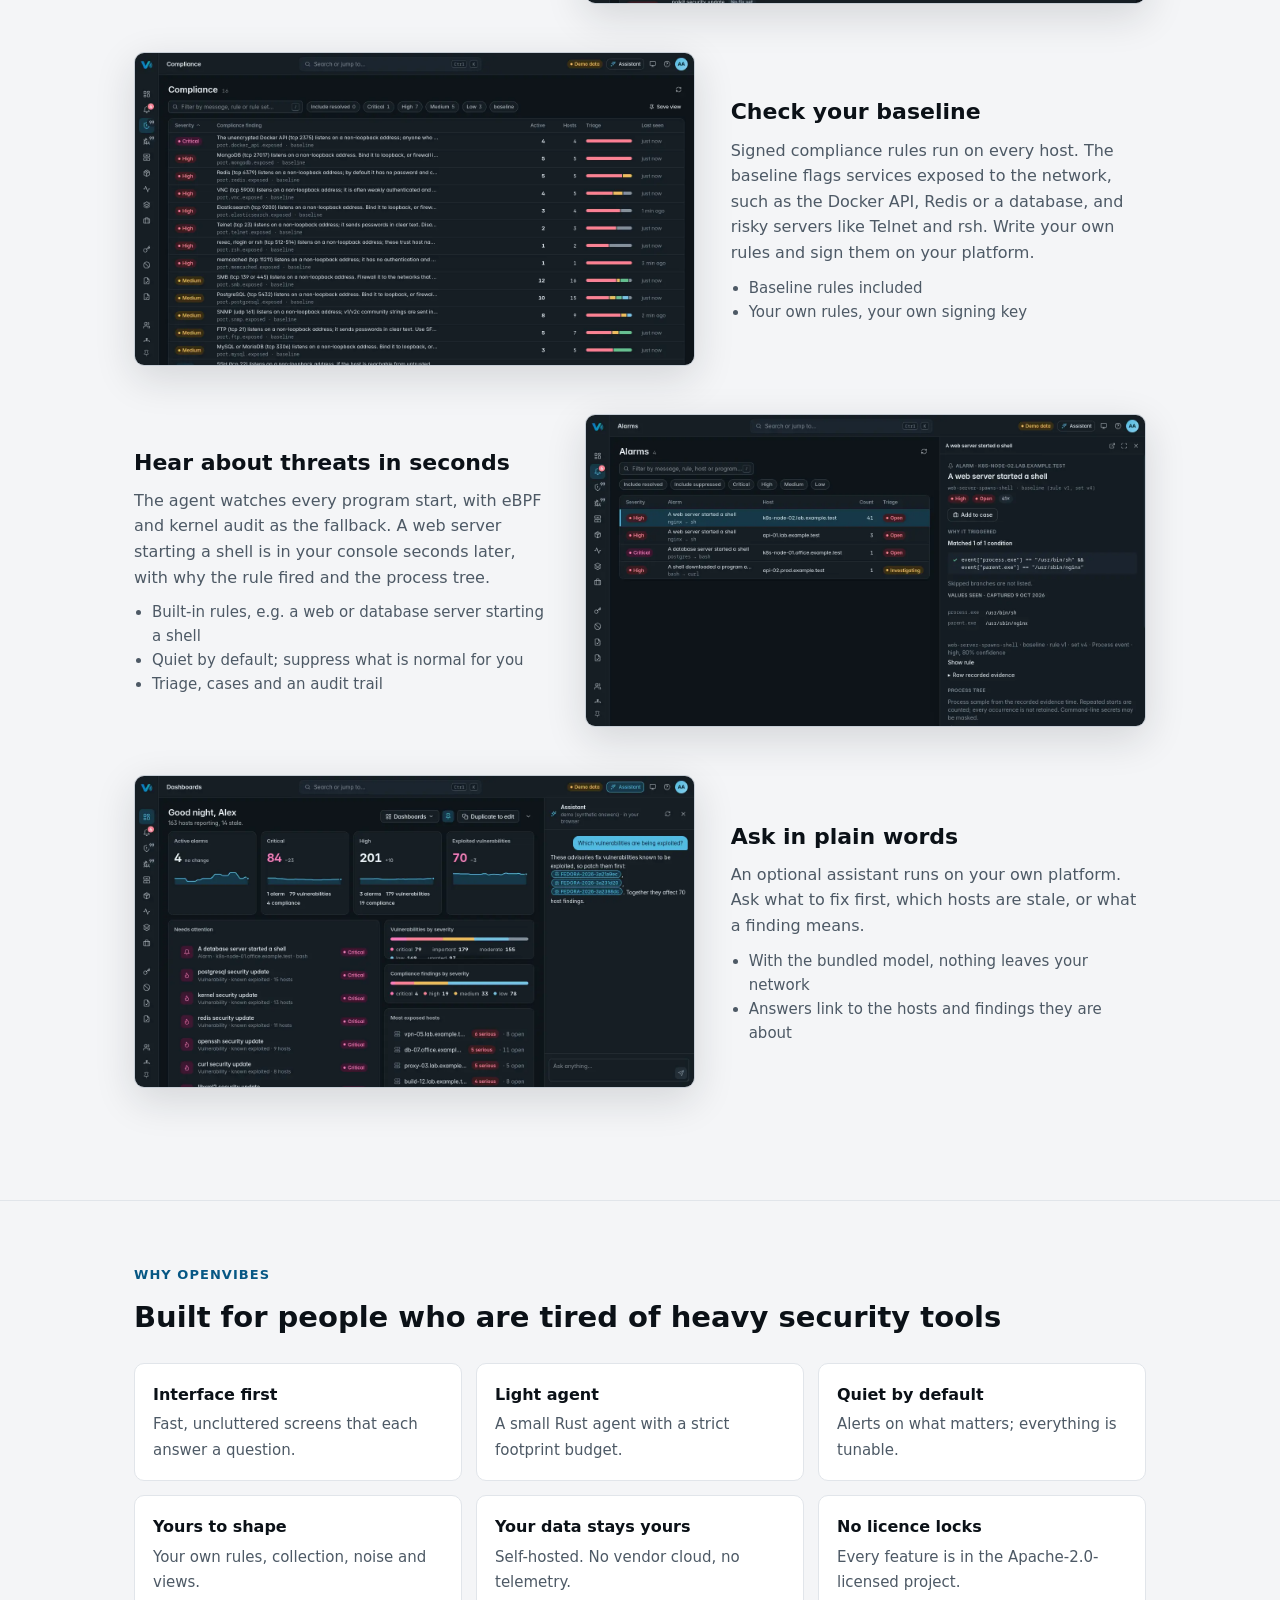
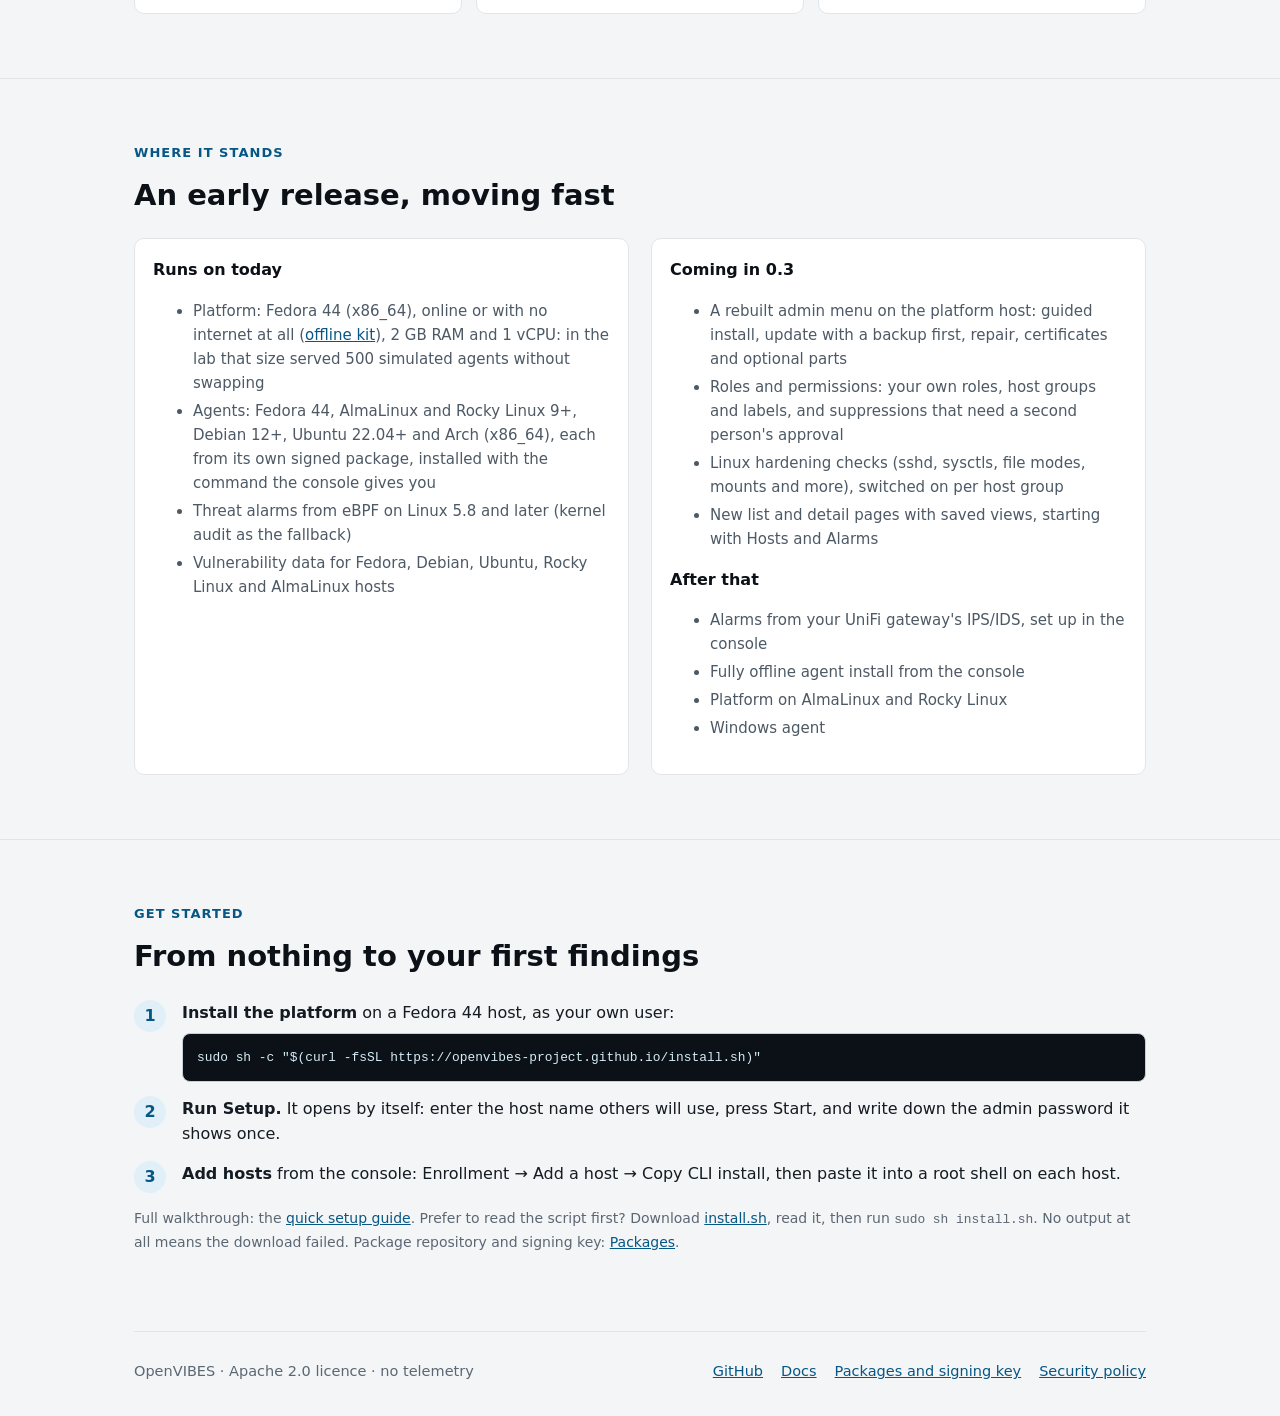
==== commit 37724be8: "Merge pull request #28 from openvibes-project/logo-heartbeat Logo: the heartbeat wordmark, with the " ====
--- a/index.html
+++ b/index.html
@@ -16,7 +16,7 @@
 <header class="hero">
   <div class="wrap">
     <nav class="nav" aria-label="Main">
-      <a class="logo" href="./"><img class="wm-dark" src="assets/wordmark-dark.svg" alt="OpenVIBES" width="166" height="30"><img class="wm-light" src="assets/wordmark-light.svg" alt="OpenVIBES" width="166" height="30"></a>
+      <a class="logo" href="./"><img class="wm-dark" src="assets/wordmark-dark.svg" alt="OpenVIBES" width="165" height="35"><img class="wm-light" src="assets/wordmark-light.svg" alt="OpenVIBES" width="165" height="35"></a>
       <ul>
         <li><a href="#features">Features</a></li>
         <li><a href="https://openvibes-project.github.io/openvibes-platform/">Live demo</a></li>
--- a/site.css
+++ b/site.css
@@ -28,7 +28,7 @@
 .nav ul { display: flex; flex-wrap: wrap; gap: 6px 20px; list-style: none; margin: 0; padding: 0; }
 .nav a { color: var(--muted); text-decoration: none; }
 .nav a:hover { color: var(--strong); }
-.logo img { height: 30px; width: auto; display: block; }
+.logo img { height: 35px; width: auto; display: block; }
 /* As specific as `.logo img`, which would otherwise show both. */
 .logo .wm-light { display: none; }
 @media (prefers-color-scheme: light) { .logo .wm-dark { display: none; } .logo .wm-light { display: block; } }
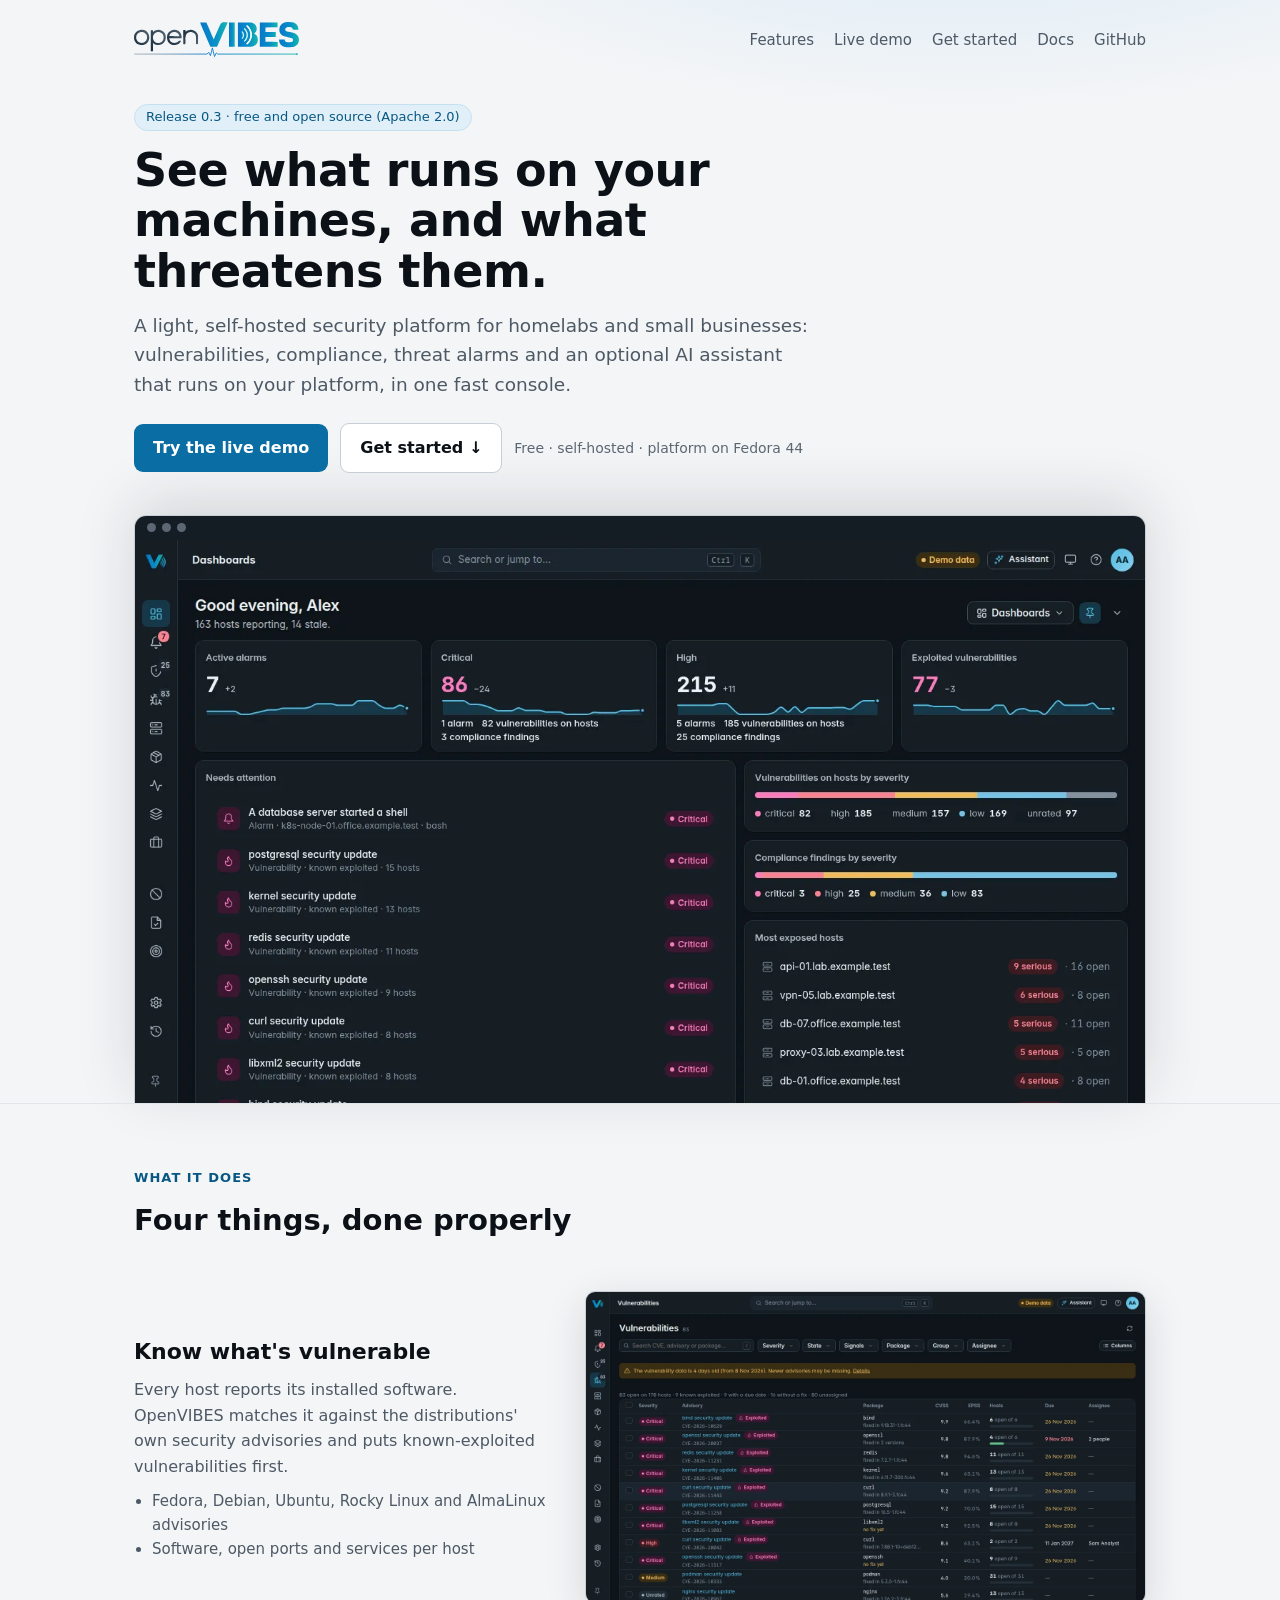
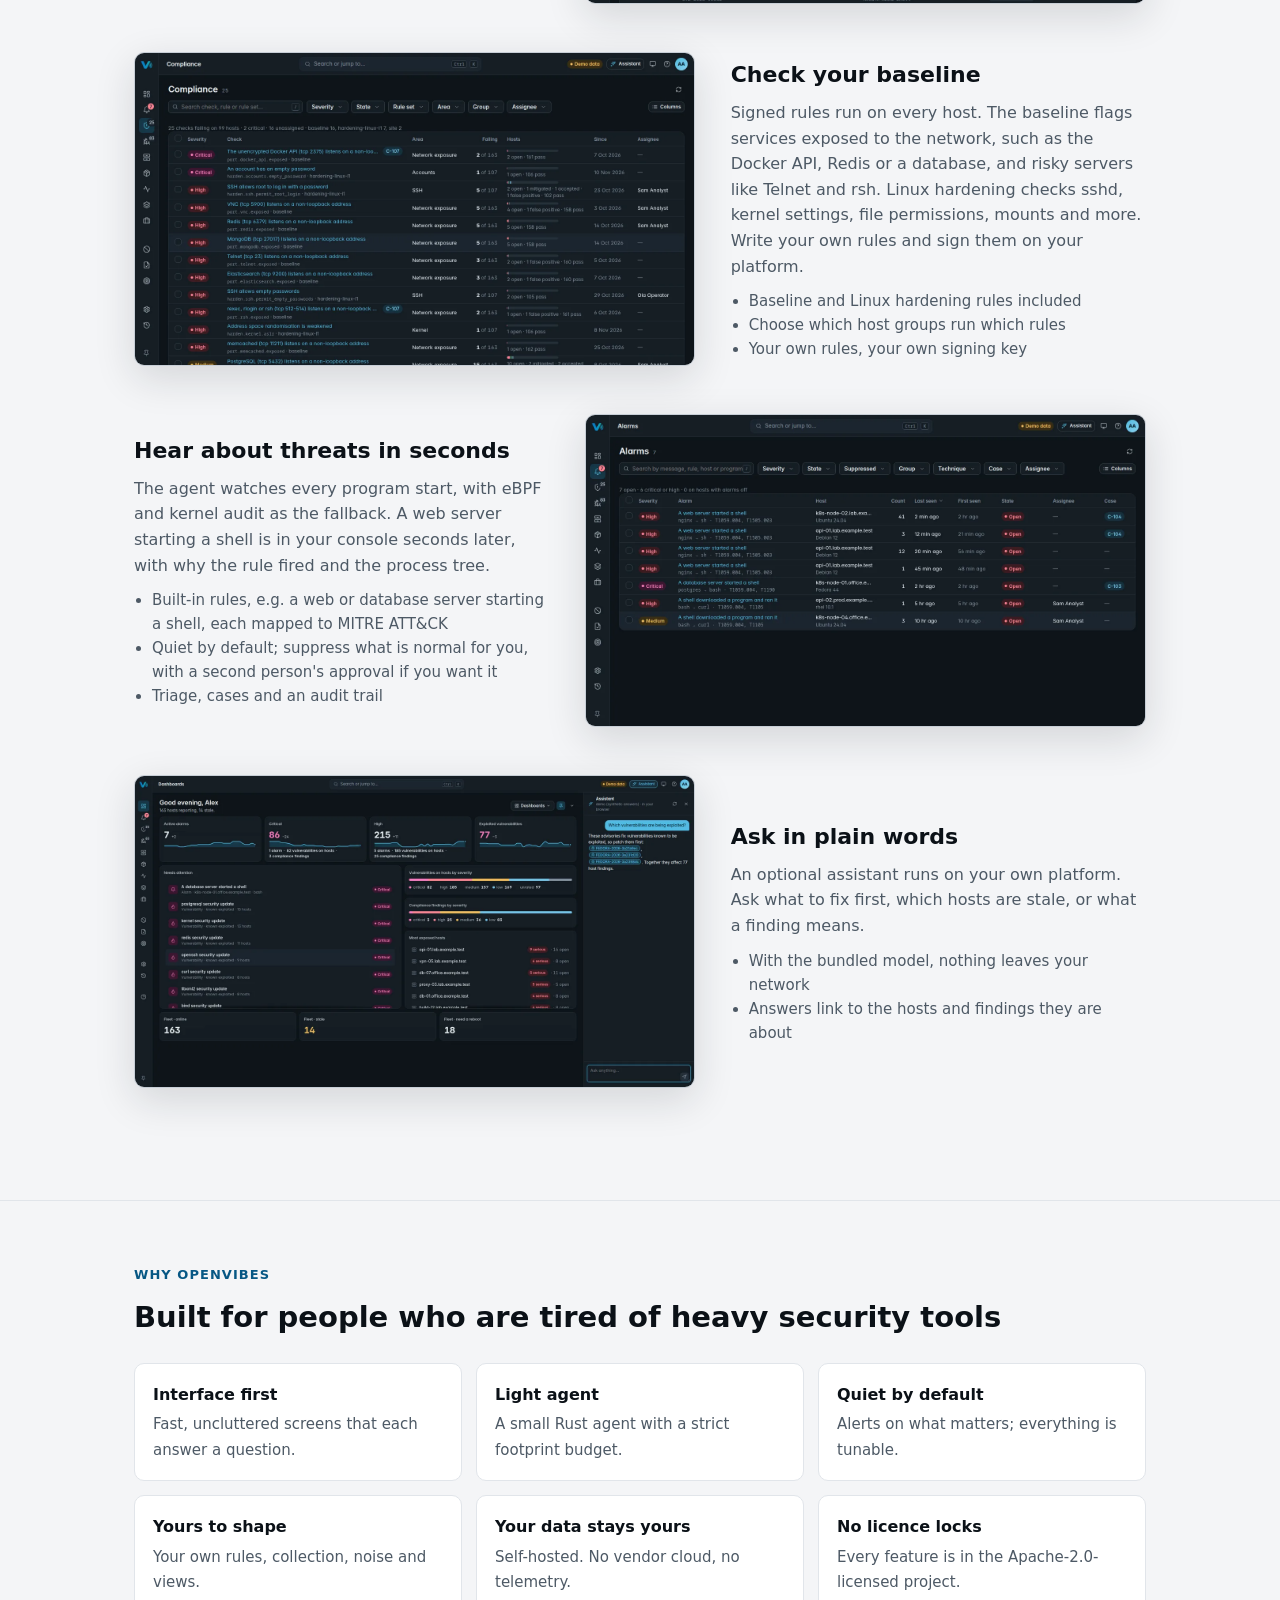
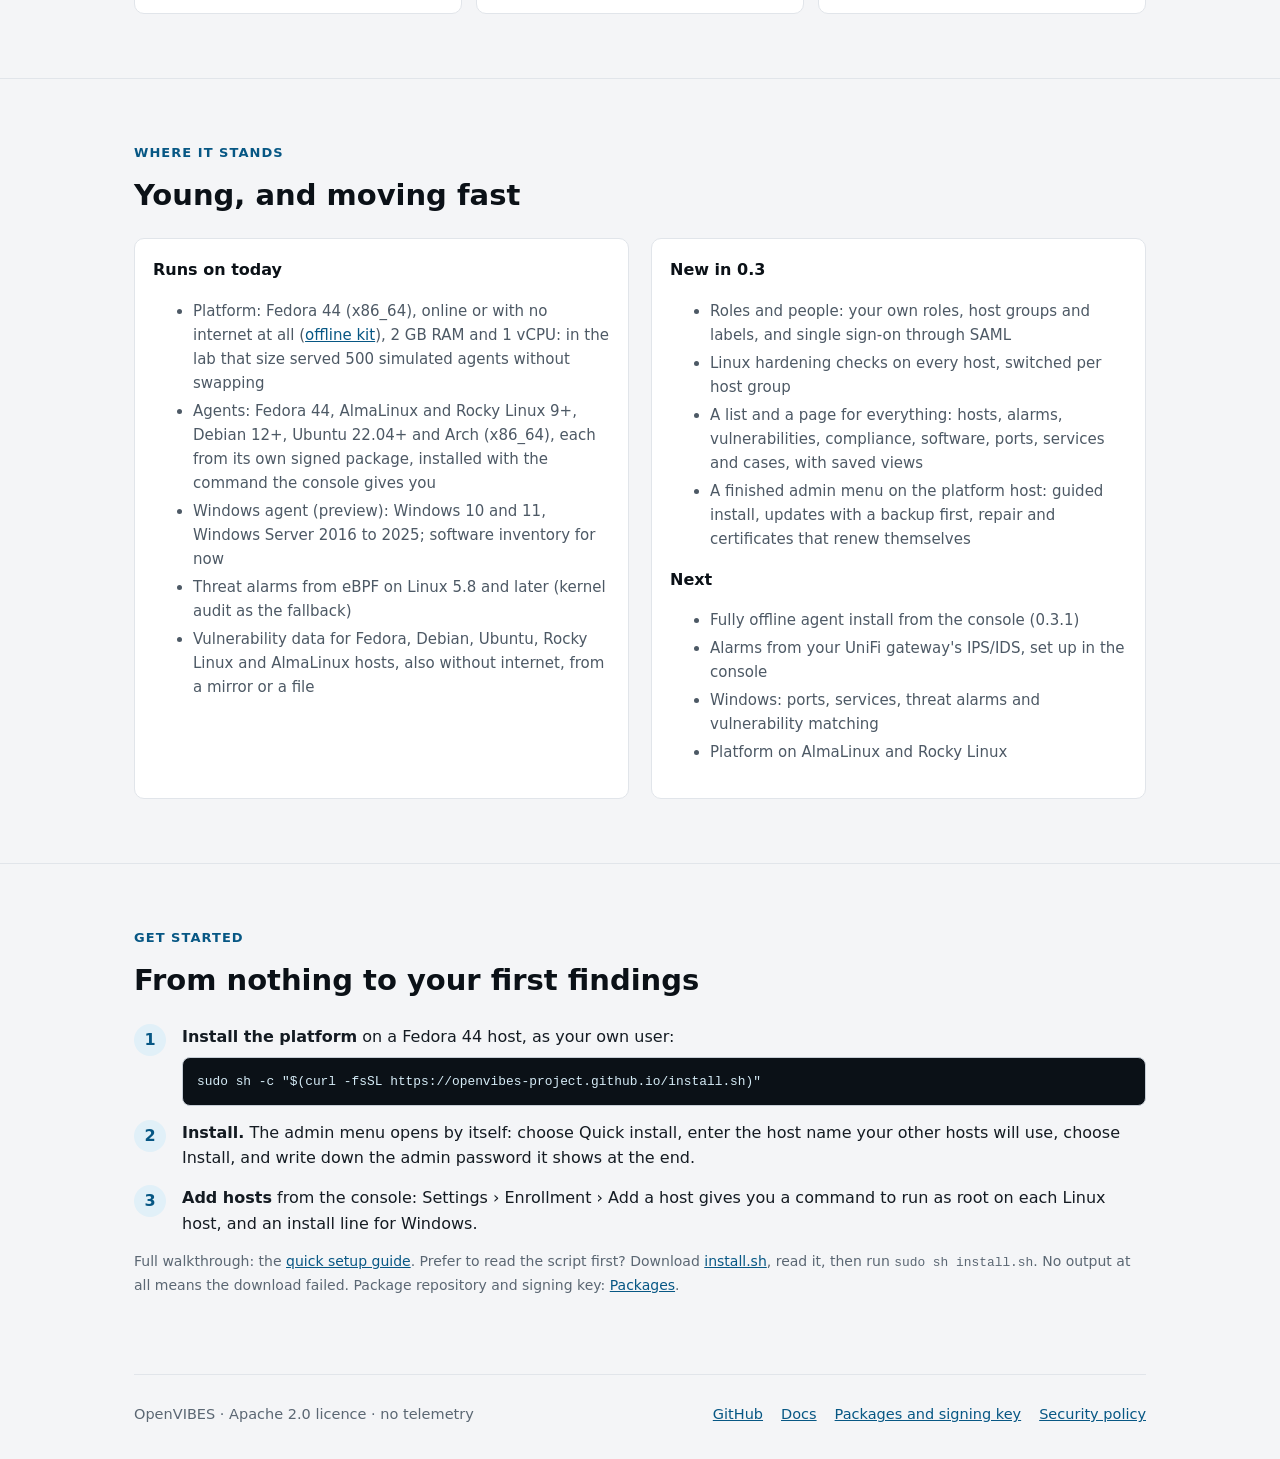
==== commit 6c646fc7: "Site and README for 0.3.0 The site says Release 0.3, lists what 0.3 brought and what comes next, add" ====
--- a/index.html
+++ b/index.html
@@ -25,7 +25,7 @@
         <li><a href="https://github.com/openvibes-project">GitHub</a></li>
       </ul>
     </nav>
-    <span class="pill">Early release 0.2 · free and open source (Apache 2.0)</span>
+    <span class="pill">Release 0.3 · free and open source (Apache 2.0)</span>
     <h1>See what runs on your machines, and what threatens them.</h1>
     <p class="lead">A light, self-hosted security platform for homelabs and small businesses: vulnerabilities, compliance, threat alarms and an optional AI assistant that runs on your platform, in one fast console.</p>
     <div class="btns">
@@ -34,7 +34,7 @@
       <span class="note">Free · self-hosted · platform on Fedora 44</span>
     </div>
     <div class="frame"><div class="bar" aria-hidden="true"><i></i><i></i><i></i></div>
-      <img class="screen" src="assets/dashboard.webp" width="1414" height="788" alt="The OpenVIBES console's dashboard: active alarms, critical and high findings and exploited vulnerabilities with their trends, what needs attention first, and the most exposed hosts.">
+      <img class="screen" src="assets/dashboard.webp" width="1414" height="788" alt="The OpenVIBES console's dashboard: active alarms, critical and high findings and exploited vulnerabilities with their trends, what needs attention first, findings by severity and the most exposed hosts.">
     </div>
   </div>
 </header>
@@ -48,19 +48,19 @@
     <h3>Know what's vulnerable</h3>
     <p>Every host reports its installed software. OpenVIBES matches it against the distributions' own security advisories and puts known-exploited vulnerabilities first.</p>
     <ul><li>Fedora, Debian, Ubuntu, Rocky Linux and AlmaLinux advisories</li><li>Software, open ports and services per host</li></ul>
-  </div><div class="shot"><img class="screen" src="assets/vulnerabilities.webp" width="1414" height="788" loading="lazy" alt="The Vulnerabilities view: security advisories with their severity, CVSS and EPSS scores, known-exploited markers and the number of affected hosts."></div></div>
+  </div><div class="shot"><img class="screen" src="assets/vulnerabilities.webp" width="1414" height="788" loading="lazy" alt="The Vulnerabilities list: one row per CVE with its severity, package and fixed version, CVSS and EPSS scores, known-exploited markers, open hosts and due dates."></div></div>
 
   <div class="feat rev"><div class="txt">
     <h3>Check your baseline</h3>
-    <p>Signed compliance rules run on every host. The baseline flags services exposed to the network, such as the Docker API, Redis or a database, and risky servers like Telnet and rsh. Write your own rules and sign them on your platform.</p>
-    <ul><li>Baseline rules included</li><li>Your own rules, your own signing key</li></ul>
-  </div><div class="shot"><img class="screen" src="assets/compliance.webp" width="1414" height="788" loading="lazy" alt="The Compliance view: baseline findings such as an exposed Docker API, MongoDB or Redis, by severity, with how many hosts each affects and their triage."></div></div>
+    <p>Signed rules run on every host. The baseline flags services exposed to the network, such as the Docker API, Redis or a database, and risky servers like Telnet and rsh. Linux hardening checks sshd, kernel settings, file permissions, mounts and more. Write your own rules and sign them on your platform.</p>
+    <ul><li>Baseline and Linux hardening rules included</li><li>Choose which host groups run which rules</li><li>Your own rules, your own signing key</li></ul>
+  </div><div class="shot"><img class="screen" src="assets/compliance.webp" width="1414" height="788" loading="lazy" alt="The Compliance list: one row per failing check, such as an exposed Docker API, an account with an empty password or SSH allowing root to log in with a password, with how many hosts fail it."></div></div>
 
   <div class="feat"><div class="txt">
     <h3>Hear about threats in seconds</h3>
     <p>The agent watches every program start, with eBPF and kernel audit as the fallback. A web server starting a shell is in your console seconds later, with why the rule fired and the process tree.</p>
-    <ul><li>Built-in rules, e.g. a web or database server starting a shell</li><li>Quiet by default; suppress what is normal for you</li><li>Triage, cases and an audit trail</li></ul>
-  </div><div class="shot"><img class="screen" src="assets/alarm.webp" width="1414" height="788" loading="lazy" alt="An alarm, 'A web server started a shell', with the condition that matched and the values seen."></div></div>
+    <ul><li>Built-in rules, e.g. a web or database server starting a shell, each mapped to MITRE ATT&amp;CK</li><li>Quiet by default; suppress what is normal for you, with a second person's approval if you want it</li><li>Triage, cases and an audit trail</li></ul>
+  </div><div class="shot"><img class="screen" src="assets/alarm.webp" width="1414" height="788" loading="lazy" alt="The Alarms list: a web server or a database server that started a shell, and a shell that downloaded a program and ran it, each with its host, MITRE ATT&amp;CK techniques, count and state."></div></div>
 
   <div class="feat rev"><div class="txt">
     <h3>Ask in plain words</h3>
@@ -84,24 +84,25 @@
 
 <section class="block"><div class="wrap">
   <div class="kicker">Where it stands</div>
-  <h2>An early release, moving fast</h2>
+  <h2>Young, and moving fast</h2>
   <div class="two">
     <div class="box"><h3>Runs on today</h3><ul>
       <li>Platform: Fedora 44 (x86_64), online or with no internet at all (<a href="packages.html#offline">offline kit</a>), 2 GB RAM and 1 vCPU: in the lab that size served 500 simulated agents without swapping</li>
       <li>Agents: Fedora 44, AlmaLinux and Rocky Linux 9+, Debian 12+, Ubuntu 22.04+ and Arch (x86_64), each from its own signed package, installed with the command the console gives you</li>
+      <li>Windows agent (preview): Windows 10 and 11, Windows Server 2016 to 2025; software inventory for now</li>
       <li>Threat alarms from eBPF on Linux 5.8 and later (kernel audit as the fallback)</li>
-      <li>Vulnerability data for Fedora, Debian, Ubuntu, Rocky Linux and AlmaLinux hosts</li>
+      <li>Vulnerability data for Fedora, Debian, Ubuntu, Rocky Linux and AlmaLinux hosts, also without internet, from a mirror or a file</li>
     </ul></div>
-    <div class="box"><h3>Coming in 0.3</h3><ul>
-      <li>A rebuilt admin menu on the platform host: guided install, update with a backup first, repair, certificates and optional parts</li>
-      <li>Roles and permissions: your own roles, host groups and labels, and suppressions that need a second person's approval</li>
-      <li>Linux hardening checks (sshd, sysctls, file modes, mounts and more), switched on per host group</li>
-      <li>New list and detail pages with saved views, starting with Hosts and Alarms</li>
-    </ul><h3>After that</h3><ul>
+    <div class="box"><h3>New in 0.3</h3><ul>
+      <li>Roles and people: your own roles, host groups and labels, and single sign-on through SAML</li>
+      <li>Linux hardening checks on every host, switched per host group</li>
+      <li>A list and a page for everything: hosts, alarms, vulnerabilities, compliance, software, ports, services and cases, with saved views</li>
+      <li>A finished admin menu on the platform host: guided install, updates with a backup first, repair and certificates that renew themselves</li>
+    </ul><h3>Next</h3><ul>
+      <li>Fully offline agent install from the console (0.3.1)</li>
       <li>Alarms from your UniFi gateway's IPS/IDS, set up in the console</li>
-      <li>Fully offline agent install from the console</li>
+      <li>Windows: ports, services, threat alarms and vulnerability matching</li>
       <li>Platform on AlmaLinux and Rocky Linux</li>
-      <li>Windows agent</li>
     </ul></div>
   </div>
 </div></section>
@@ -112,8 +113,8 @@
   <ol class="steps">
     <li class="step"><span class="n" aria-hidden="true">1</span><div><b>Install the platform</b> on a Fedora 44 host, as your own user:
       <pre><code>sudo sh -c "$(curl -fsSL https://openvibes-project.github.io/install.sh)"</code></pre></div></li>
-    <li class="step"><span class="n" aria-hidden="true">2</span><div><b>Run Setup.</b> It opens by itself: enter the host name others will use, press Start, and write down the admin password it shows once.</div></li>
-    <li class="step"><span class="n" aria-hidden="true">3</span><div><b>Add hosts</b> from the console: Enrollment → Add a host → Copy CLI install, then paste it into a root shell on each host.</div></li>
+    <li class="step"><span class="n" aria-hidden="true">2</span><div><b>Install.</b> The admin menu opens by itself: choose Quick install, enter the host name your other hosts will use, choose Install, and write down the admin password it shows at the end.</div></li>
+    <li class="step"><span class="n" aria-hidden="true">3</span><div><b>Add hosts</b> from the console: Settings › Enrollment › Add a host gives you a command to run as root on each Linux host, and an install line for Windows.</div></li>
   </ol>
   <p class="note">Full walkthrough: the <a href="https://github.com/openvibes-project/openvibes-platform/blob/main/docs/quick-setup.md">quick setup guide</a>. Prefer to read the script first? Download <a href="install.sh">install.sh</a>, read it, then run <code>sudo sh install.sh</code>. No output at all means the download failed. Package repository and signing key: <a href="packages.html">Packages</a>.</p>
 </div></section>
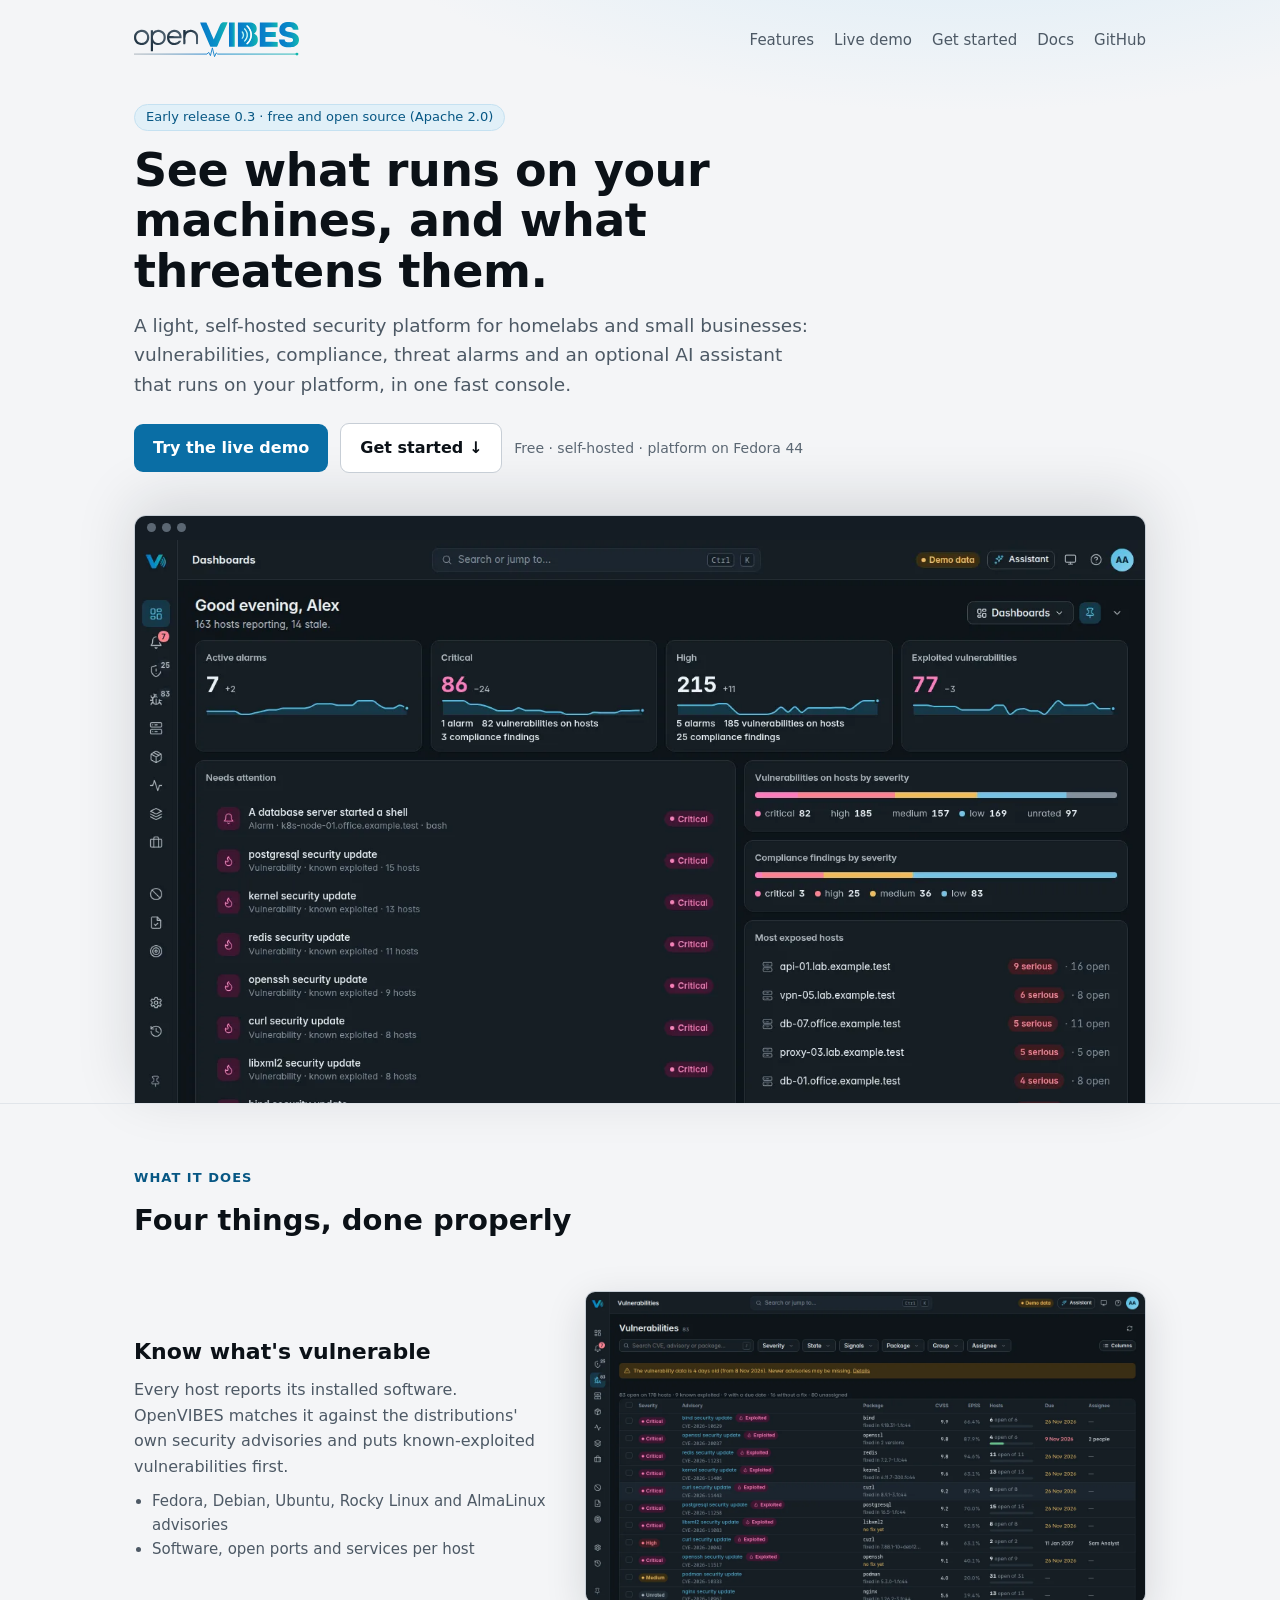
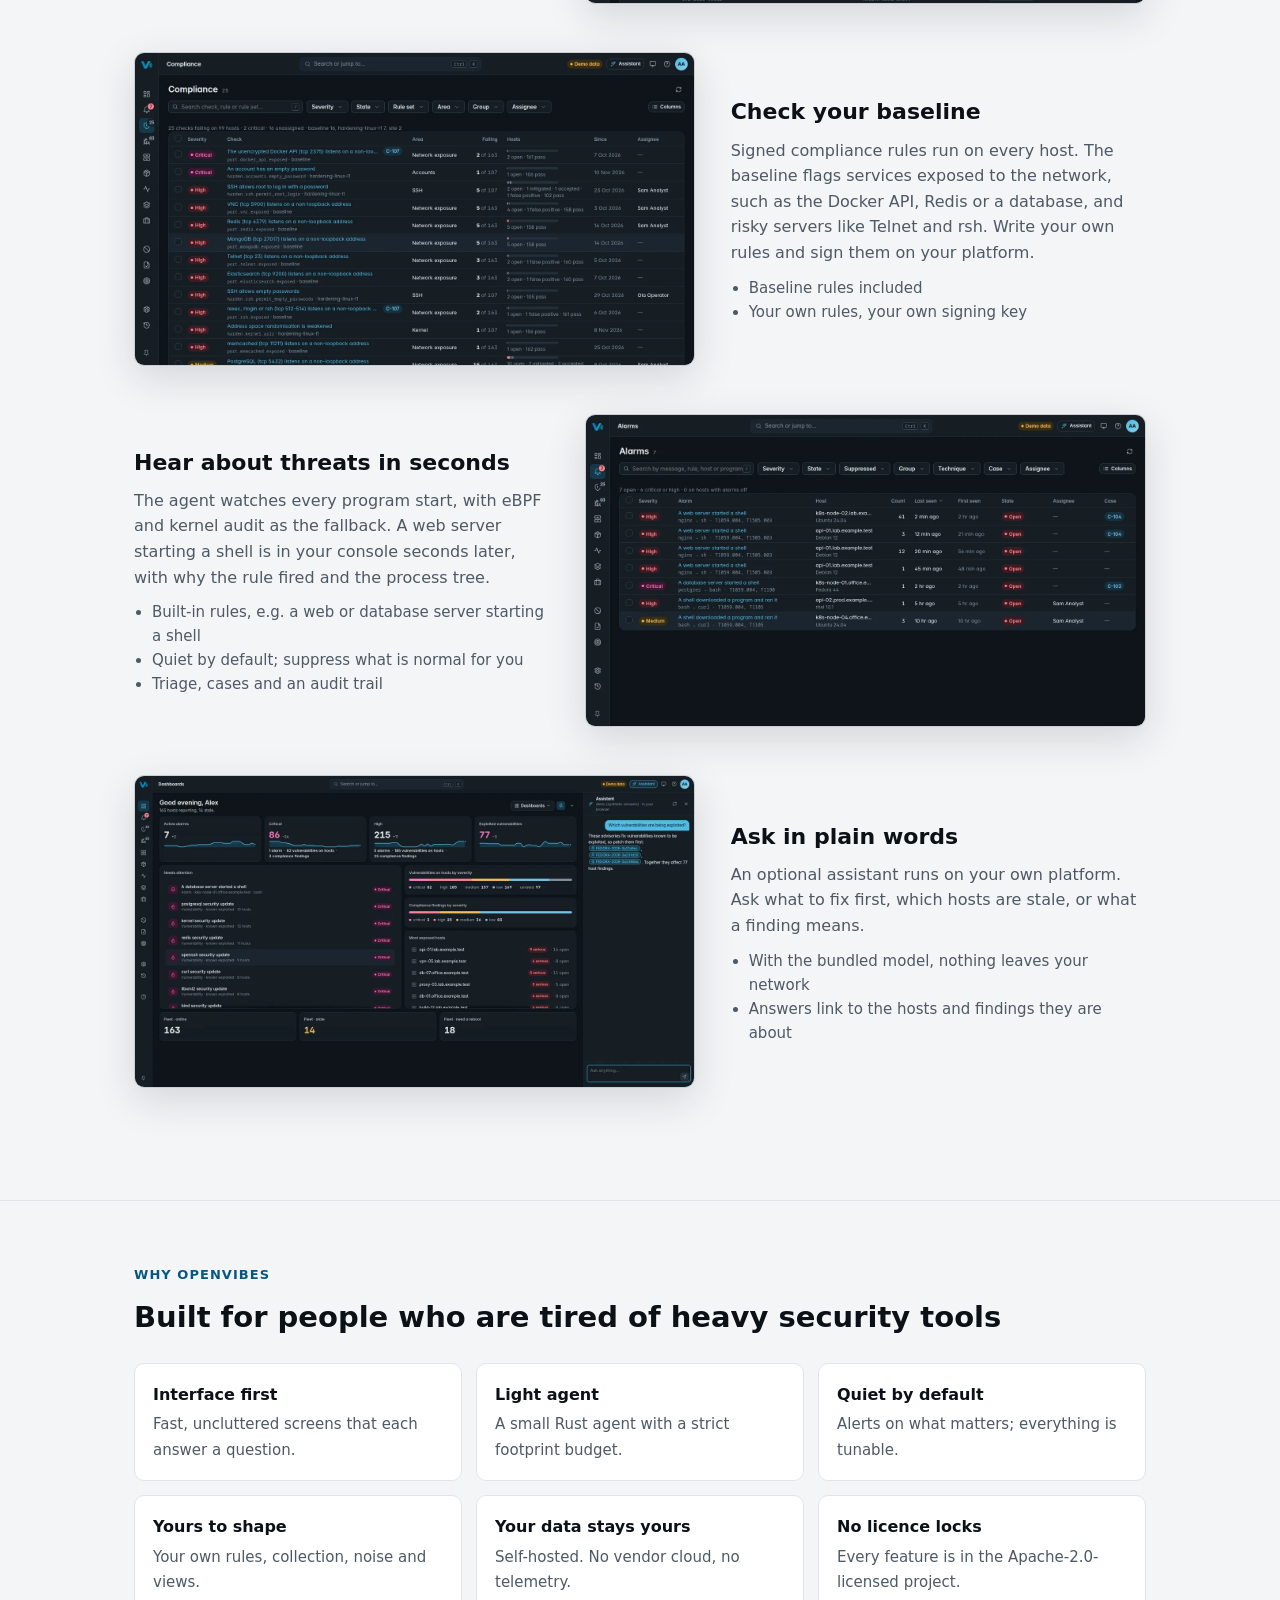
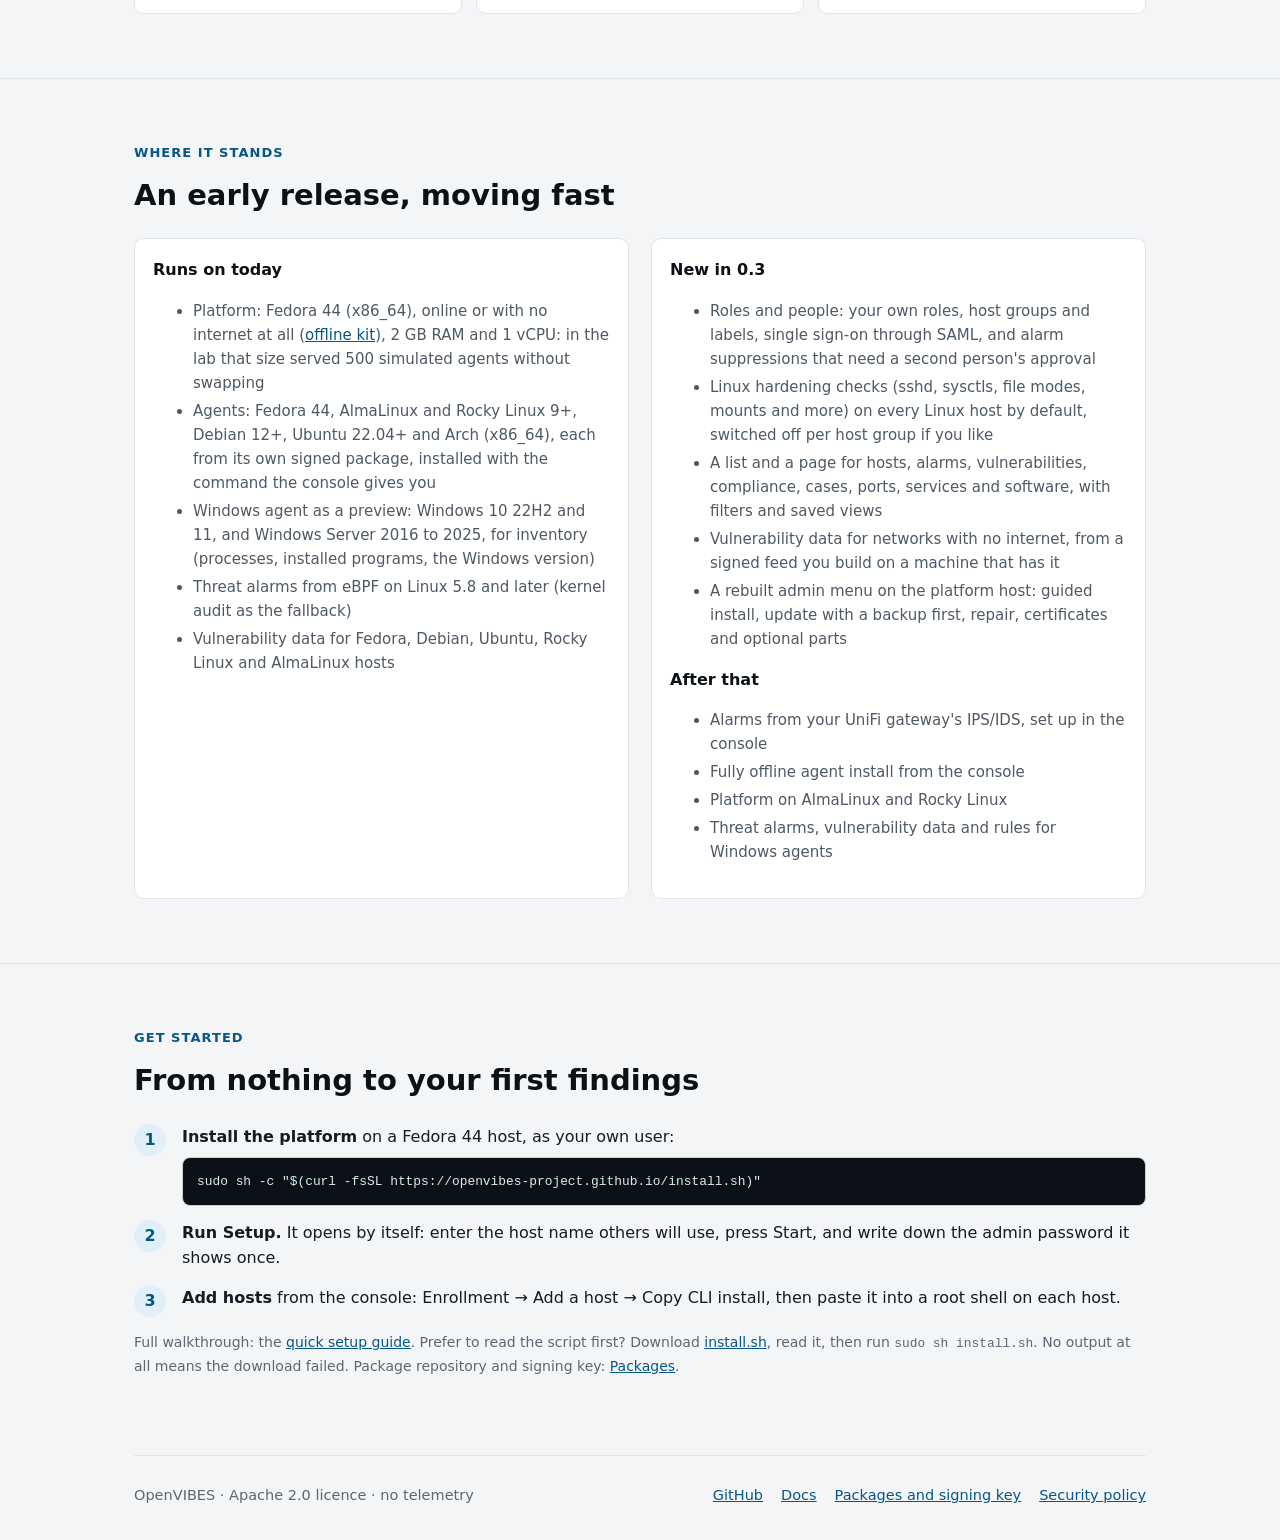
==== commit f049d809: "Home page: 0.3 is out The badge says 0.3, "Coming in 0.3" becomes "New in 0.3" with what 0.3.0 shipp" ====
--- a/index.html
+++ b/index.html
@@ -25,7 +25,7 @@
         <li><a href="https://github.com/openvibes-project">GitHub</a></li>
       </ul>
     </nav>
-    <span class="pill">Release 0.3 · free and open source (Apache 2.0)</span>
+    <span class="pill">Early release 0.3 · free and open source (Apache 2.0)</span>
     <h1>See what runs on your machines, and what threatens them.</h1>
     <p class="lead">A light, self-hosted security platform for homelabs and small businesses: vulnerabilities, compliance, threat alarms and an optional AI assistant that runs on your platform, in one fast console.</p>
     <div class="btns">
@@ -34,7 +34,7 @@
       <span class="note">Free · self-hosted · platform on Fedora 44</span>
     </div>
     <div class="frame"><div class="bar" aria-hidden="true"><i></i><i></i><i></i></div>
-      <img class="screen" src="assets/dashboard.webp" width="1414" height="788" alt="The OpenVIBES console's dashboard: active alarms, critical and high findings and exploited vulnerabilities with their trends, what needs attention first, findings by severity and the most exposed hosts.">
+      <img class="screen" src="assets/dashboard.webp" width="1414" height="788" alt="The OpenVIBES console's dashboard: active alarms, critical and high findings and exploited vulnerabilities with their trends, what needs attention first, and the most exposed hosts.">
     </div>
   </div>
 </header>
@@ -48,19 +48,19 @@
     <h3>Know what's vulnerable</h3>
     <p>Every host reports its installed software. OpenVIBES matches it against the distributions' own security advisories and puts known-exploited vulnerabilities first.</p>
     <ul><li>Fedora, Debian, Ubuntu, Rocky Linux and AlmaLinux advisories</li><li>Software, open ports and services per host</li></ul>
-  </div><div class="shot"><img class="screen" src="assets/vulnerabilities.webp" width="1414" height="788" loading="lazy" alt="The Vulnerabilities list: one row per CVE with its severity, package and fixed version, CVSS and EPSS scores, known-exploited markers, open hosts and due dates."></div></div>
+  </div><div class="shot"><img class="screen" src="assets/vulnerabilities.webp" width="1414" height="788" loading="lazy" alt="The Vulnerabilities view: security advisories with their severity, CVSS and EPSS scores, known-exploited markers and the number of affected hosts."></div></div>
 
   <div class="feat rev"><div class="txt">
     <h3>Check your baseline</h3>
-    <p>Signed rules run on every host. The baseline flags services exposed to the network, such as the Docker API, Redis or a database, and risky servers like Telnet and rsh. Linux hardening checks sshd, kernel settings, file permissions, mounts and more. Write your own rules and sign them on your platform.</p>
-    <ul><li>Baseline and Linux hardening rules included</li><li>Choose which host groups run which rules</li><li>Your own rules, your own signing key</li></ul>
-  </div><div class="shot"><img class="screen" src="assets/compliance.webp" width="1414" height="788" loading="lazy" alt="The Compliance list: one row per failing check, such as an exposed Docker API, an account with an empty password or SSH allowing root to log in with a password, with how many hosts fail it."></div></div>
+    <p>Signed compliance rules run on every host. The baseline flags services exposed to the network, such as the Docker API, Redis or a database, and risky servers like Telnet and rsh. Write your own rules and sign them on your platform.</p>
+    <ul><li>Baseline rules included</li><li>Your own rules, your own signing key</li></ul>
+  </div><div class="shot"><img class="screen" src="assets/compliance.webp" width="1414" height="788" loading="lazy" alt="The Compliance view: baseline findings such as an exposed Docker API, MongoDB or Redis, by severity, with how many hosts each affects and their triage."></div></div>
 
   <div class="feat"><div class="txt">
     <h3>Hear about threats in seconds</h3>
     <p>The agent watches every program start, with eBPF and kernel audit as the fallback. A web server starting a shell is in your console seconds later, with why the rule fired and the process tree.</p>
-    <ul><li>Built-in rules, e.g. a web or database server starting a shell, each mapped to MITRE ATT&amp;CK</li><li>Quiet by default; suppress what is normal for you, with a second person's approval if you want it</li><li>Triage, cases and an audit trail</li></ul>
-  </div><div class="shot"><img class="screen" src="assets/alarm.webp" width="1414" height="788" loading="lazy" alt="The Alarms list: a web server or a database server that started a shell, and a shell that downloaded a program and ran it, each with its host, MITRE ATT&amp;CK techniques, count and state."></div></div>
+    <ul><li>Built-in rules, e.g. a web or database server starting a shell</li><li>Quiet by default; suppress what is normal for you</li><li>Triage, cases and an audit trail</li></ul>
+  </div><div class="shot"><img class="screen" src="assets/alarm.webp" width="1414" height="788" loading="lazy" alt="An alarm, 'A web server started a shell', with the condition that matched and the values seen."></div></div>
 
   <div class="feat rev"><div class="txt">
     <h3>Ask in plain words</h3>
@@ -84,25 +84,26 @@
 
 <section class="block"><div class="wrap">
   <div class="kicker">Where it stands</div>
-  <h2>Young, and moving fast</h2>
+  <h2>An early release, moving fast</h2>
   <div class="two">
     <div class="box"><h3>Runs on today</h3><ul>
       <li>Platform: Fedora 44 (x86_64), online or with no internet at all (<a href="packages.html#offline">offline kit</a>), 2 GB RAM and 1 vCPU: in the lab that size served 500 simulated agents without swapping</li>
       <li>Agents: Fedora 44, AlmaLinux and Rocky Linux 9+, Debian 12+, Ubuntu 22.04+ and Arch (x86_64), each from its own signed package, installed with the command the console gives you</li>
-      <li>Windows agent (preview): Windows 10 and 11, Windows Server 2016 to 2025; software inventory for now</li>
+      <li>Windows agent as a preview: Windows 10 22H2 and 11, and Windows Server 2016 to 2025, for inventory (processes, installed programs, the Windows version)</li>
       <li>Threat alarms from eBPF on Linux 5.8 and later (kernel audit as the fallback)</li>
-      <li>Vulnerability data for Fedora, Debian, Ubuntu, Rocky Linux and AlmaLinux hosts, also without internet, from a mirror or a file</li>
+      <li>Vulnerability data for Fedora, Debian, Ubuntu, Rocky Linux and AlmaLinux hosts</li>
     </ul></div>
     <div class="box"><h3>New in 0.3</h3><ul>
-      <li>Roles and people: your own roles, host groups and labels, and single sign-on through SAML</li>
-      <li>Linux hardening checks on every host, switched per host group</li>
-      <li>A list and a page for everything: hosts, alarms, vulnerabilities, compliance, software, ports, services and cases, with saved views</li>
-      <li>A finished admin menu on the platform host: guided install, updates with a backup first, repair and certificates that renew themselves</li>
-    </ul><h3>Next</h3><ul>
-      <li>Fully offline agent install from the console (0.3.1)</li>
+      <li>Roles and people: your own roles, host groups and labels, single sign-on through SAML, and alarm suppressions that need a second person's approval</li>
+      <li>Linux hardening checks (sshd, sysctls, file modes, mounts and more) on every Linux host by default, switched off per host group if you like</li>
+      <li>A list and a page for hosts, alarms, vulnerabilities, compliance, cases, ports, services and software, with filters and saved views</li>
+      <li>Vulnerability data for networks with no internet, from a signed feed you build on a machine that has it</li>
+      <li>A rebuilt admin menu on the platform host: guided install, update with a backup first, repair, certificates and optional parts</li>
+    </ul><h3>After that</h3><ul>
       <li>Alarms from your UniFi gateway's IPS/IDS, set up in the console</li>
-      <li>Windows: ports, services, threat alarms and vulnerability matching</li>
+      <li>Fully offline agent install from the console</li>
       <li>Platform on AlmaLinux and Rocky Linux</li>
+      <li>Threat alarms, vulnerability data and rules for Windows agents</li>
     </ul></div>
   </div>
 </div></section>
@@ -113,8 +114,8 @@
   <ol class="steps">
     <li class="step"><span class="n" aria-hidden="true">1</span><div><b>Install the platform</b> on a Fedora 44 host, as your own user:
       <pre><code>sudo sh -c "$(curl -fsSL https://openvibes-project.github.io/install.sh)"</code></pre></div></li>
-    <li class="step"><span class="n" aria-hidden="true">2</span><div><b>Install.</b> The admin menu opens by itself: choose Quick install, enter the host name your other hosts will use, choose Install, and write down the admin password it shows at the end.</div></li>
-    <li class="step"><span class="n" aria-hidden="true">3</span><div><b>Add hosts</b> from the console: Settings › Enrollment › Add a host gives you a command to run as root on each Linux host, and an install line for Windows.</div></li>
+    <li class="step"><span class="n" aria-hidden="true">2</span><div><b>Run Setup.</b> It opens by itself: enter the host name others will use, press Start, and write down the admin password it shows once.</div></li>
+    <li class="step"><span class="n" aria-hidden="true">3</span><div><b>Add hosts</b> from the console: Enrollment → Add a host → Copy CLI install, then paste it into a root shell on each host.</div></li>
   </ol>
   <p class="note">Full walkthrough: the <a href="https://github.com/openvibes-project/openvibes-platform/blob/main/docs/quick-setup.md">quick setup guide</a>. Prefer to read the script first? Download <a href="install.sh">install.sh</a>, read it, then run <code>sudo sh install.sh</code>. No output at all means the download failed. Package repository and signing key: <a href="packages.html">Packages</a>.</p>
 </div></section>
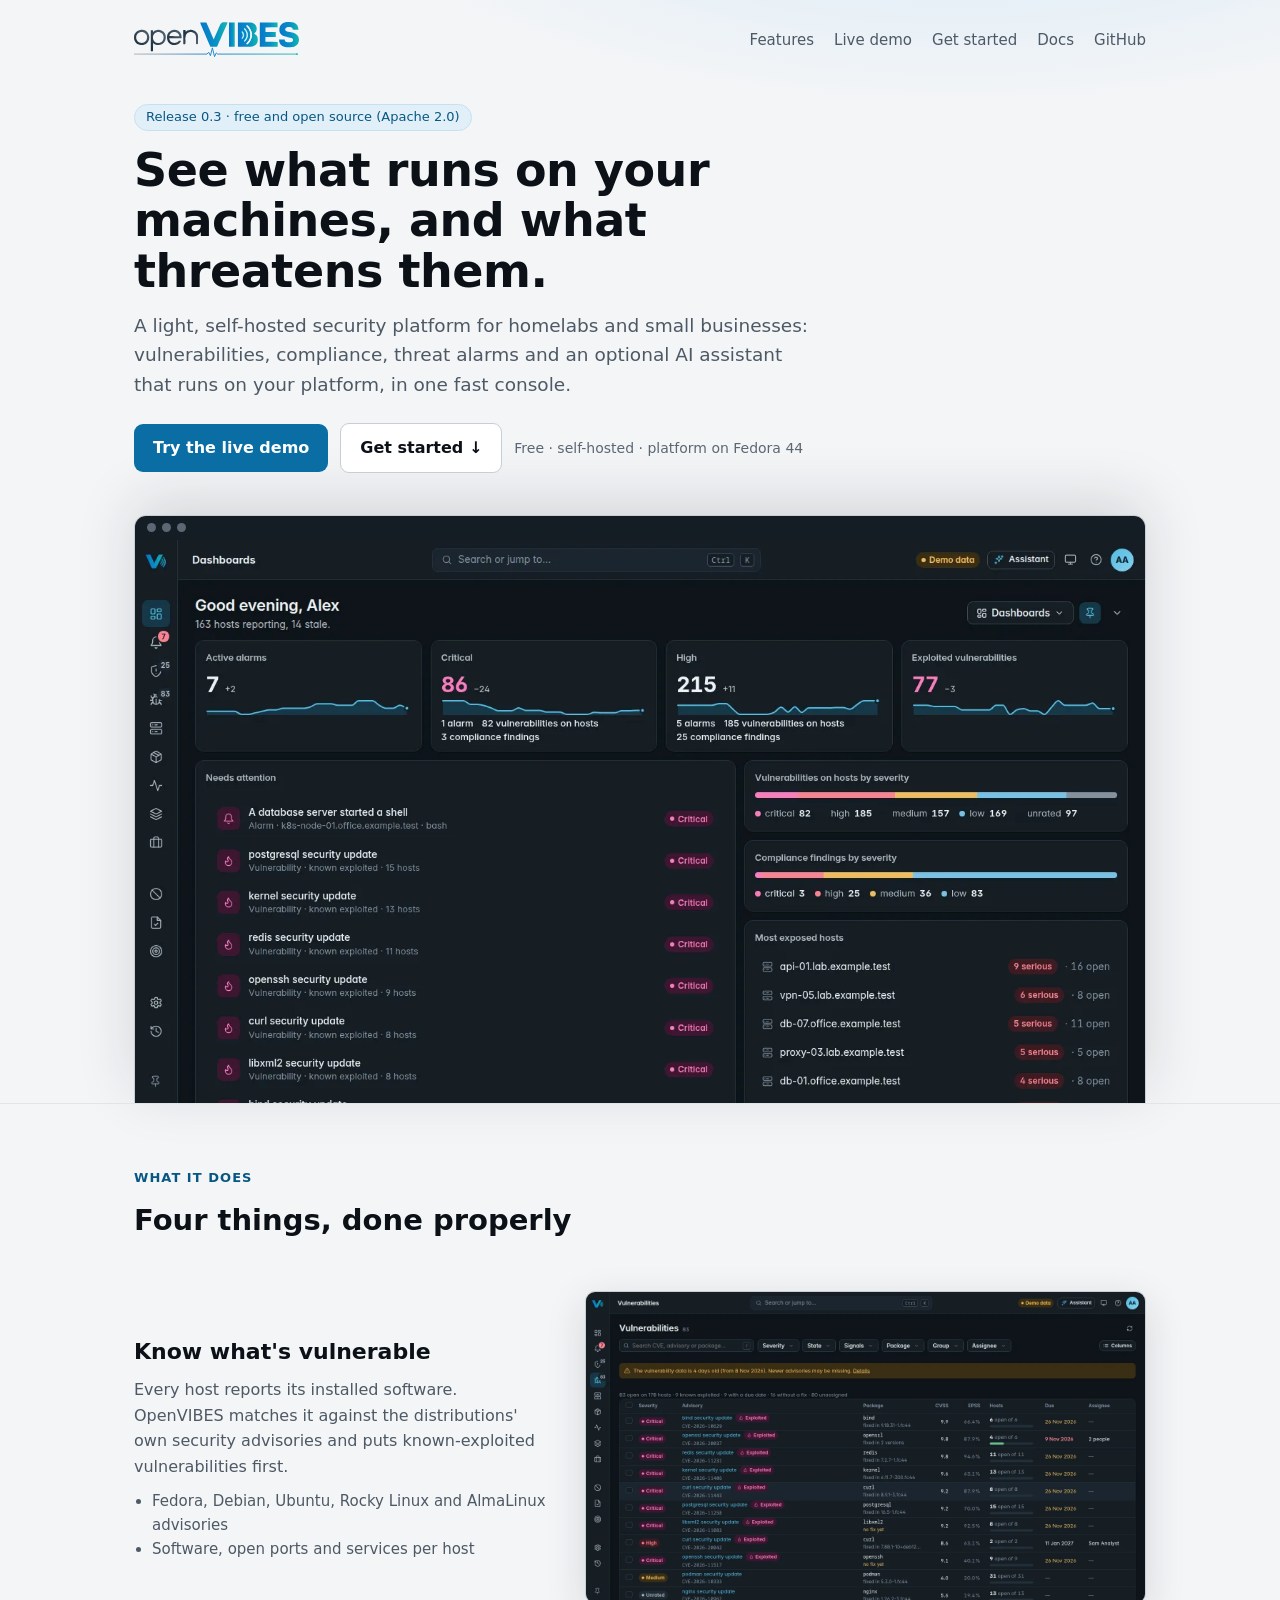
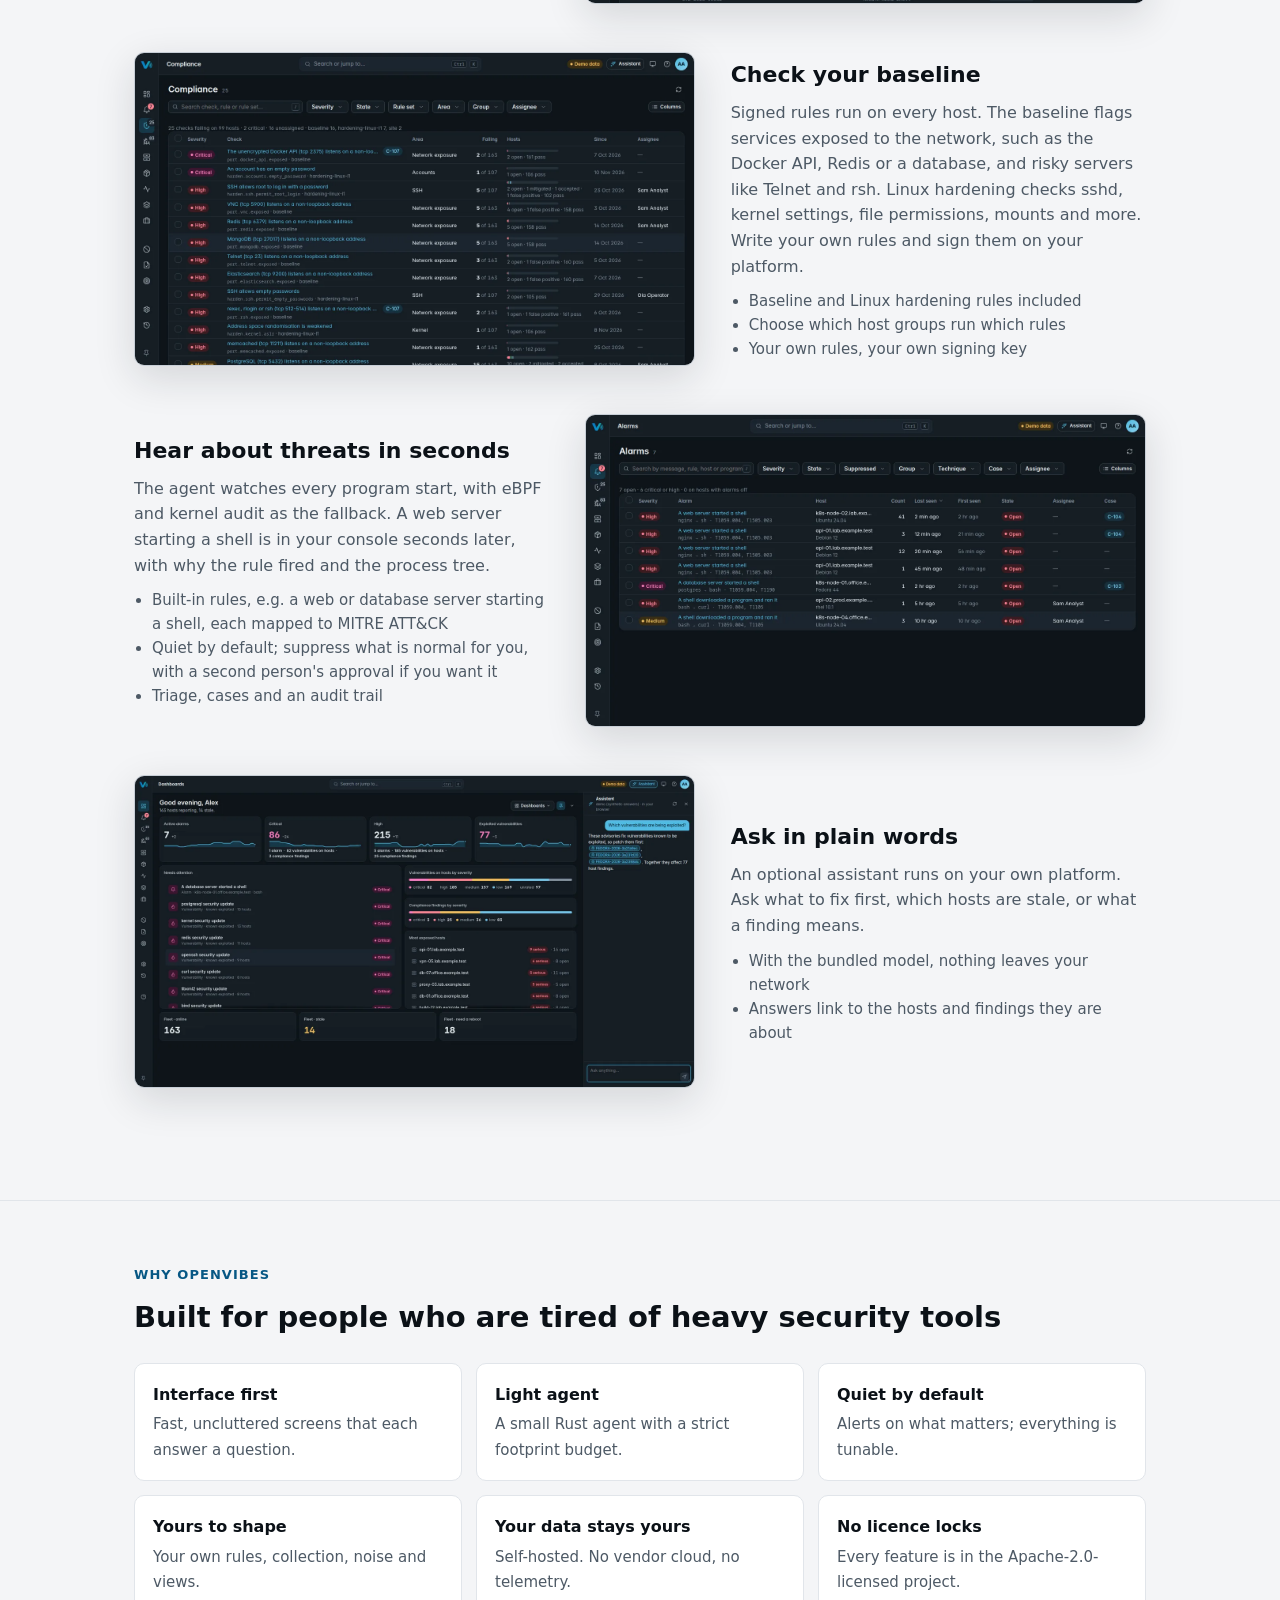
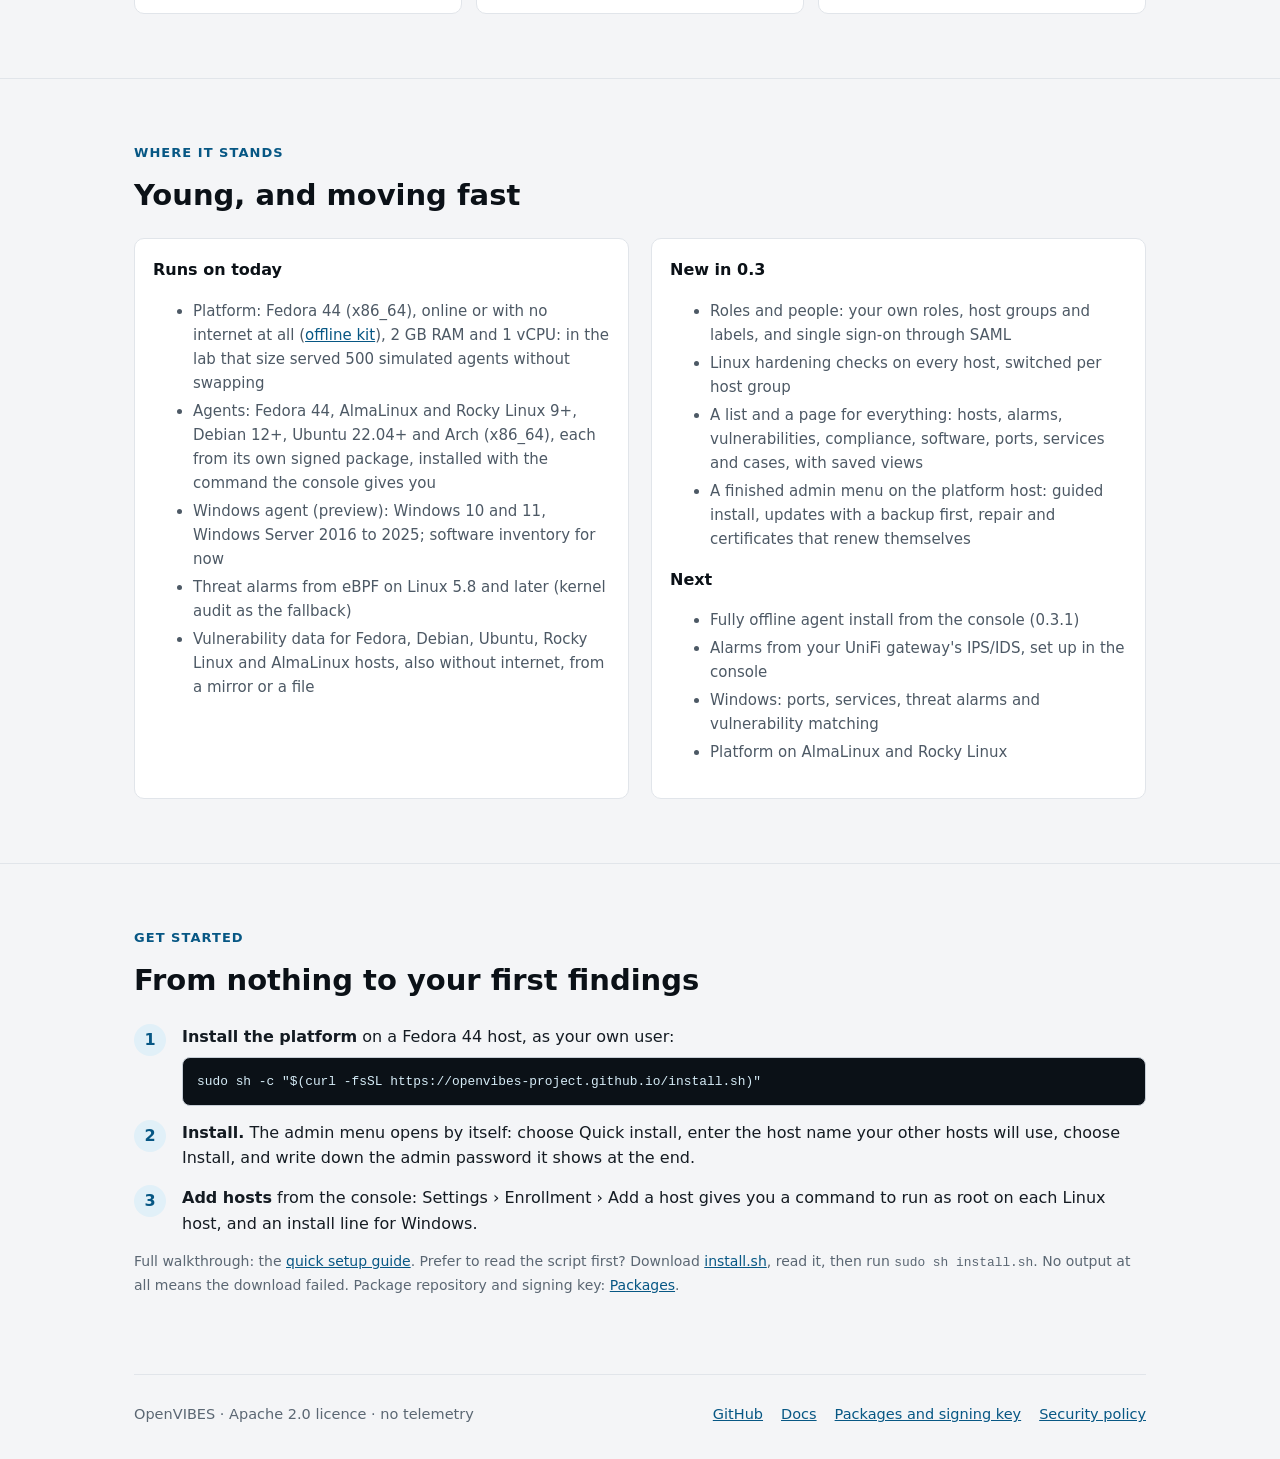
==== commit 0dcd3fcb: "Merge pull request #31 from openvibes-project/readme-plain Site and README for 0.3.0" ====
--- a/index.html
+++ b/index.html
@@ -25,7 +25,7 @@
         <li><a href="https://github.com/openvibes-project">GitHub</a></li>
       </ul>
     </nav>
-    <span class="pill">Early release 0.3 · free and open source (Apache 2.0)</span>
+    <span class="pill">Release 0.3 · free and open source (Apache 2.0)</span>
     <h1>See what runs on your machines, and what threatens them.</h1>
     <p class="lead">A light, self-hosted security platform for homelabs and small businesses: vulnerabilities, compliance, threat alarms and an optional AI assistant that runs on your platform, in one fast console.</p>
     <div class="btns">
@@ -34,7 +34,7 @@
       <span class="note">Free · self-hosted · platform on Fedora 44</span>
     </div>
     <div class="frame"><div class="bar" aria-hidden="true"><i></i><i></i><i></i></div>
-      <img class="screen" src="assets/dashboard.webp" width="1414" height="788" alt="The OpenVIBES console's dashboard: active alarms, critical and high findings and exploited vulnerabilities with their trends, what needs attention first, and the most exposed hosts.">
+      <img class="screen" src="assets/dashboard.webp" width="1414" height="788" alt="The OpenVIBES console's dashboard: active alarms, critical and high findings and exploited vulnerabilities with their trends, what needs attention first, findings by severity and the most exposed hosts.">
     </div>
   </div>
 </header>
@@ -48,19 +48,19 @@
     <h3>Know what's vulnerable</h3>
     <p>Every host reports its installed software. OpenVIBES matches it against the distributions' own security advisories and puts known-exploited vulnerabilities first.</p>
     <ul><li>Fedora, Debian, Ubuntu, Rocky Linux and AlmaLinux advisories</li><li>Software, open ports and services per host</li></ul>
-  </div><div class="shot"><img class="screen" src="assets/vulnerabilities.webp" width="1414" height="788" loading="lazy" alt="The Vulnerabilities view: security advisories with their severity, CVSS and EPSS scores, known-exploited markers and the number of affected hosts."></div></div>
+  </div><div class="shot"><img class="screen" src="assets/vulnerabilities.webp" width="1414" height="788" loading="lazy" alt="The Vulnerabilities list: one row per CVE with its severity, package and fixed version, CVSS and EPSS scores, known-exploited markers, open hosts and due dates."></div></div>
 
   <div class="feat rev"><div class="txt">
     <h3>Check your baseline</h3>
-    <p>Signed compliance rules run on every host. The baseline flags services exposed to the network, such as the Docker API, Redis or a database, and risky servers like Telnet and rsh. Write your own rules and sign them on your platform.</p>
-    <ul><li>Baseline rules included</li><li>Your own rules, your own signing key</li></ul>
-  </div><div class="shot"><img class="screen" src="assets/compliance.webp" width="1414" height="788" loading="lazy" alt="The Compliance view: baseline findings such as an exposed Docker API, MongoDB or Redis, by severity, with how many hosts each affects and their triage."></div></div>
+    <p>Signed rules run on every host. The baseline flags services exposed to the network, such as the Docker API, Redis or a database, and risky servers like Telnet and rsh. Linux hardening checks sshd, kernel settings, file permissions, mounts and more. Write your own rules and sign them on your platform.</p>
+    <ul><li>Baseline and Linux hardening rules included</li><li>Choose which host groups run which rules</li><li>Your own rules, your own signing key</li></ul>
+  </div><div class="shot"><img class="screen" src="assets/compliance.webp" width="1414" height="788" loading="lazy" alt="The Compliance list: one row per failing check, such as an exposed Docker API, an account with an empty password or SSH allowing root to log in with a password, with how many hosts fail it."></div></div>
 
   <div class="feat"><div class="txt">
     <h3>Hear about threats in seconds</h3>
     <p>The agent watches every program start, with eBPF and kernel audit as the fallback. A web server starting a shell is in your console seconds later, with why the rule fired and the process tree.</p>
-    <ul><li>Built-in rules, e.g. a web or database server starting a shell</li><li>Quiet by default; suppress what is normal for you</li><li>Triage, cases and an audit trail</li></ul>
-  </div><div class="shot"><img class="screen" src="assets/alarm.webp" width="1414" height="788" loading="lazy" alt="An alarm, 'A web server started a shell', with the condition that matched and the values seen."></div></div>
+    <ul><li>Built-in rules, e.g. a web or database server starting a shell, each mapped to MITRE ATT&amp;CK</li><li>Quiet by default; suppress what is normal for you, with a second person's approval if you want it</li><li>Triage, cases and an audit trail</li></ul>
+  </div><div class="shot"><img class="screen" src="assets/alarm.webp" width="1414" height="788" loading="lazy" alt="The Alarms list: a web server or a database server that started a shell, and a shell that downloaded a program and ran it, each with its host, MITRE ATT&amp;CK techniques, count and state."></div></div>
 
   <div class="feat rev"><div class="txt">
     <h3>Ask in plain words</h3>
@@ -84,26 +84,25 @@
 
 <section class="block"><div class="wrap">
   <div class="kicker">Where it stands</div>
-  <h2>An early release, moving fast</h2>
+  <h2>Young, and moving fast</h2>
   <div class="two">
     <div class="box"><h3>Runs on today</h3><ul>
       <li>Platform: Fedora 44 (x86_64), online or with no internet at all (<a href="packages.html#offline">offline kit</a>), 2 GB RAM and 1 vCPU: in the lab that size served 500 simulated agents without swapping</li>
       <li>Agents: Fedora 44, AlmaLinux and Rocky Linux 9+, Debian 12+, Ubuntu 22.04+ and Arch (x86_64), each from its own signed package, installed with the command the console gives you</li>
-      <li>Windows agent as a preview: Windows 10 22H2 and 11, and Windows Server 2016 to 2025, for inventory (processes, installed programs, the Windows version)</li>
+      <li>Windows agent (preview): Windows 10 and 11, Windows Server 2016 to 2025; software inventory for now</li>
       <li>Threat alarms from eBPF on Linux 5.8 and later (kernel audit as the fallback)</li>
-      <li>Vulnerability data for Fedora, Debian, Ubuntu, Rocky Linux and AlmaLinux hosts</li>
+      <li>Vulnerability data for Fedora, Debian, Ubuntu, Rocky Linux and AlmaLinux hosts, also without internet, from a mirror or a file</li>
     </ul></div>
     <div class="box"><h3>New in 0.3</h3><ul>
-      <li>Roles and people: your own roles, host groups and labels, single sign-on through SAML, and alarm suppressions that need a second person's approval</li>
-      <li>Linux hardening checks (sshd, sysctls, file modes, mounts and more) on every Linux host by default, switched off per host group if you like</li>
-      <li>A list and a page for hosts, alarms, vulnerabilities, compliance, cases, ports, services and software, with filters and saved views</li>
-      <li>Vulnerability data for networks with no internet, from a signed feed you build on a machine that has it</li>
-      <li>A rebuilt admin menu on the platform host: guided install, update with a backup first, repair, certificates and optional parts</li>
-    </ul><h3>After that</h3><ul>
+      <li>Roles and people: your own roles, host groups and labels, and single sign-on through SAML</li>
+      <li>Linux hardening checks on every host, switched per host group</li>
+      <li>A list and a page for everything: hosts, alarms, vulnerabilities, compliance, software, ports, services and cases, with saved views</li>
+      <li>A finished admin menu on the platform host: guided install, updates with a backup first, repair and certificates that renew themselves</li>
+    </ul><h3>Next</h3><ul>
+      <li>Fully offline agent install from the console (0.3.1)</li>
       <li>Alarms from your UniFi gateway's IPS/IDS, set up in the console</li>
-      <li>Fully offline agent install from the console</li>
+      <li>Windows: ports, services, threat alarms and vulnerability matching</li>
       <li>Platform on AlmaLinux and Rocky Linux</li>
-      <li>Threat alarms, vulnerability data and rules for Windows agents</li>
     </ul></div>
   </div>
 </div></section>
@@ -114,8 +113,8 @@
   <ol class="steps">
     <li class="step"><span class="n" aria-hidden="true">1</span><div><b>Install the platform</b> on a Fedora 44 host, as your own user:
       <pre><code>sudo sh -c "$(curl -fsSL https://openvibes-project.github.io/install.sh)"</code></pre></div></li>
-    <li class="step"><span class="n" aria-hidden="true">2</span><div><b>Run Setup.</b> It opens by itself: enter the host name others will use, press Start, and write down the admin password it shows once.</div></li>
-    <li class="step"><span class="n" aria-hidden="true">3</span><div><b>Add hosts</b> from the console: Enrollment → Add a host → Copy CLI install, then paste it into a root shell on each host.</div></li>
+    <li class="step"><span class="n" aria-hidden="true">2</span><div><b>Install.</b> The admin menu opens by itself: choose Quick install, enter the host name your other hosts will use, choose Install, and write down the admin password it shows at the end.</div></li>
+    <li class="step"><span class="n" aria-hidden="true">3</span><div><b>Add hosts</b> from the console: Settings › Enrollment › Add a host gives you a command to run as root on each Linux host, and an install line for Windows.</div></li>
   </ol>
   <p class="note">Full walkthrough: the <a href="https://github.com/openvibes-project/openvibes-platform/blob/main/docs/quick-setup.md">quick setup guide</a>. Prefer to read the script first? Download <a href="install.sh">install.sh</a>, read it, then run <code>sudo sh install.sh</code>. No output at all means the download failed. Package repository and signing key: <a href="packages.html">Packages</a>.</p>
 </div></section>
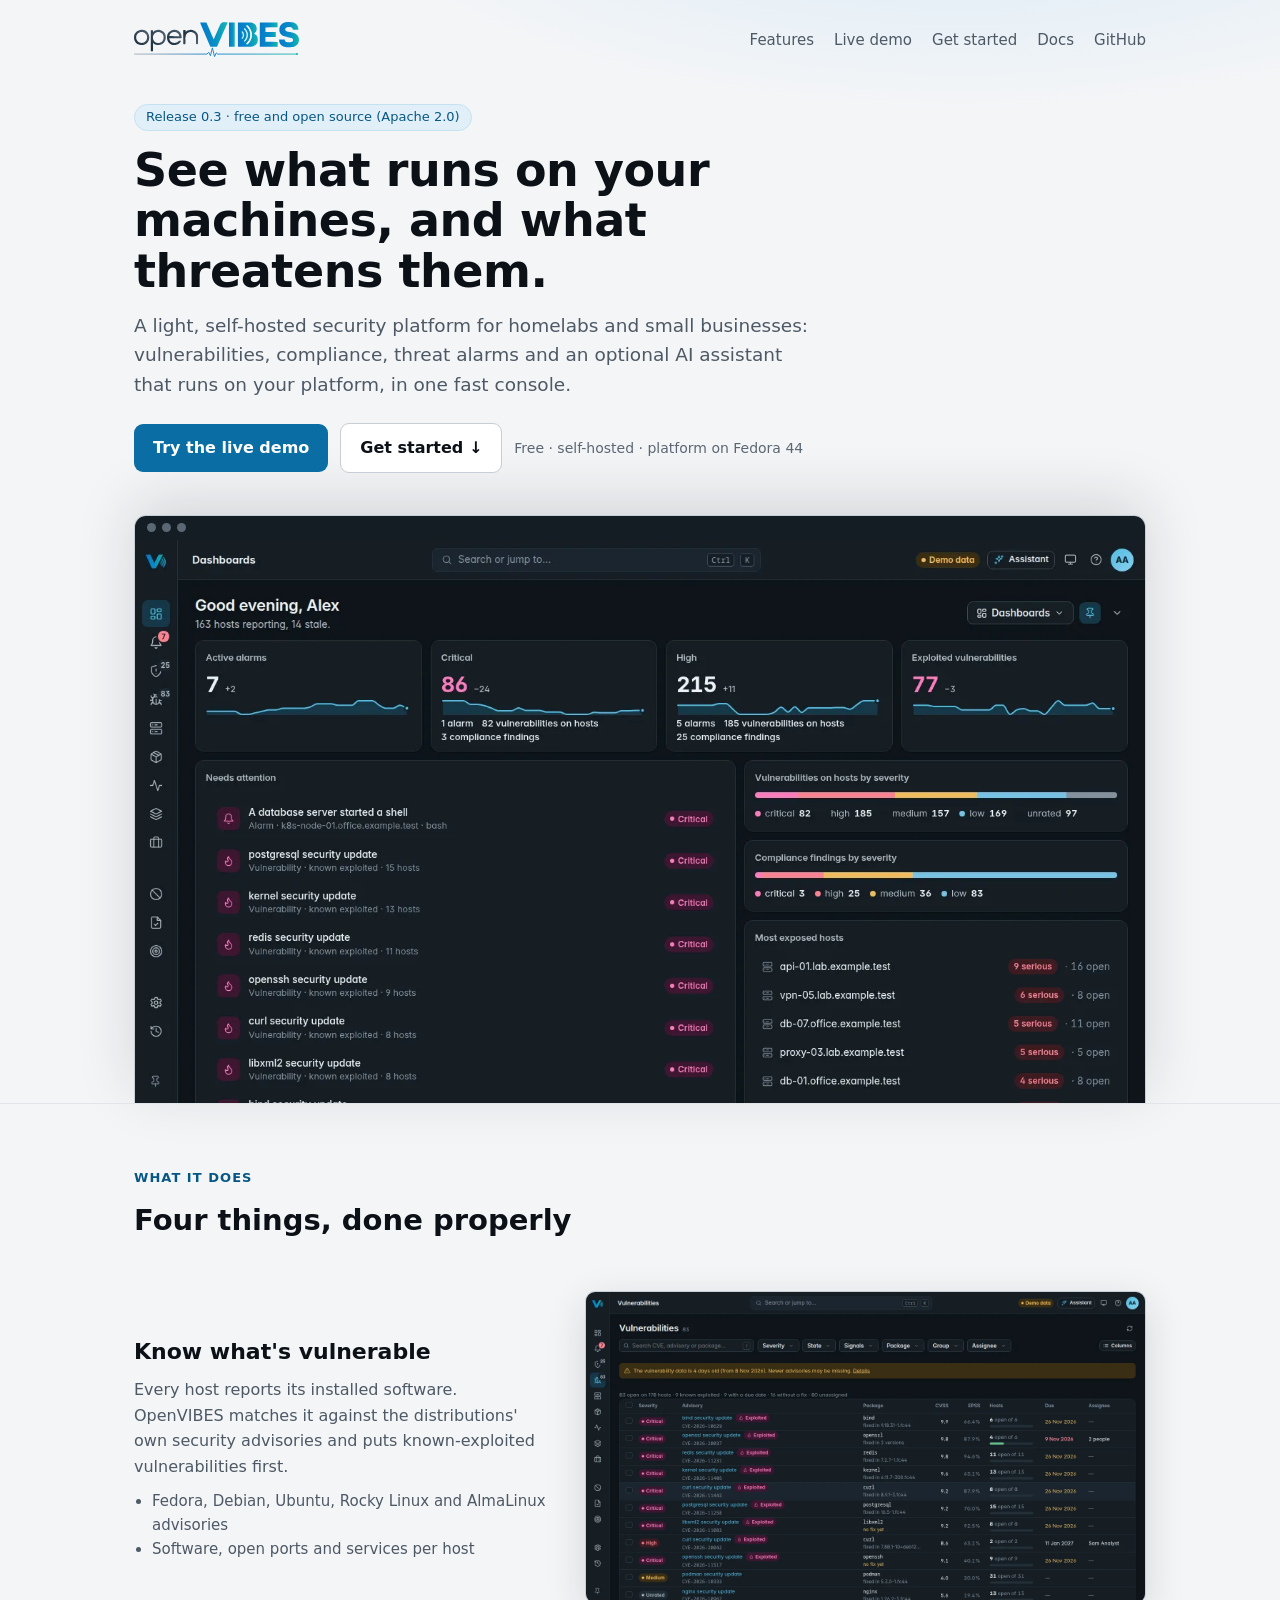
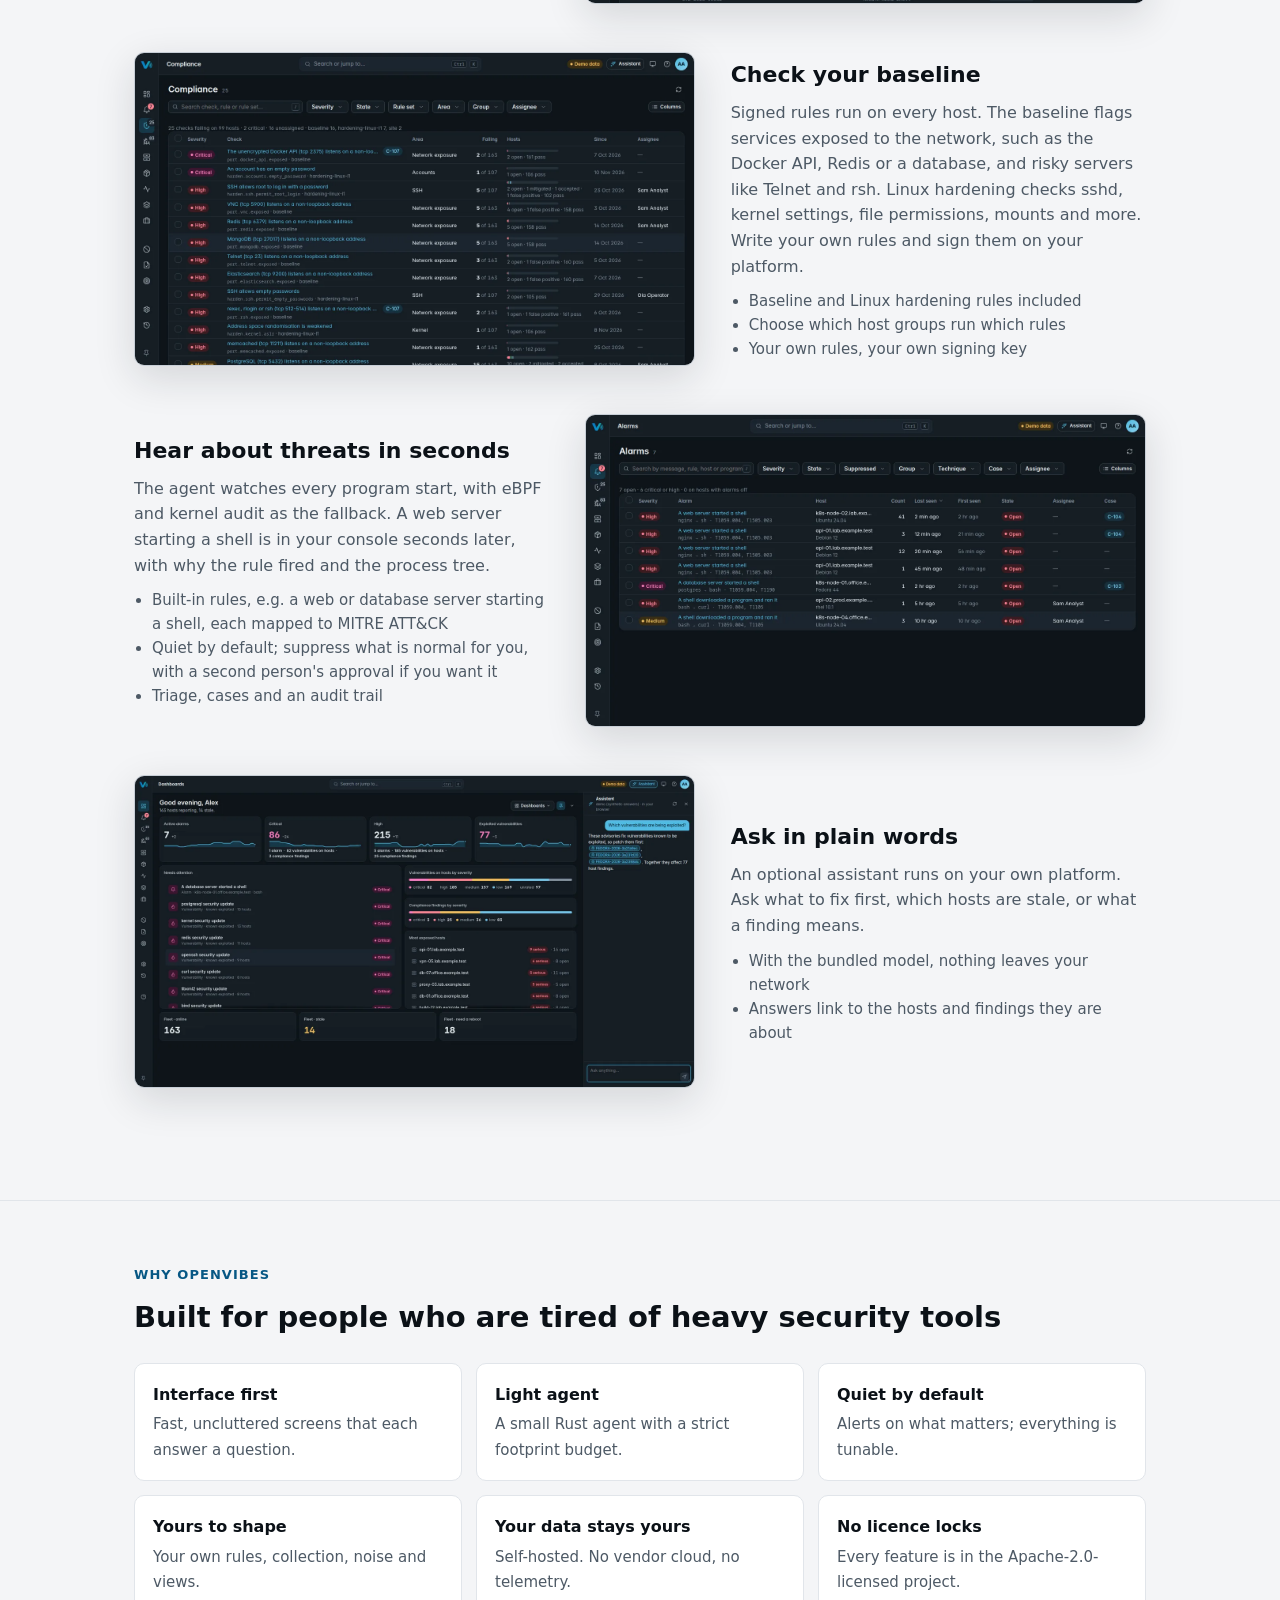
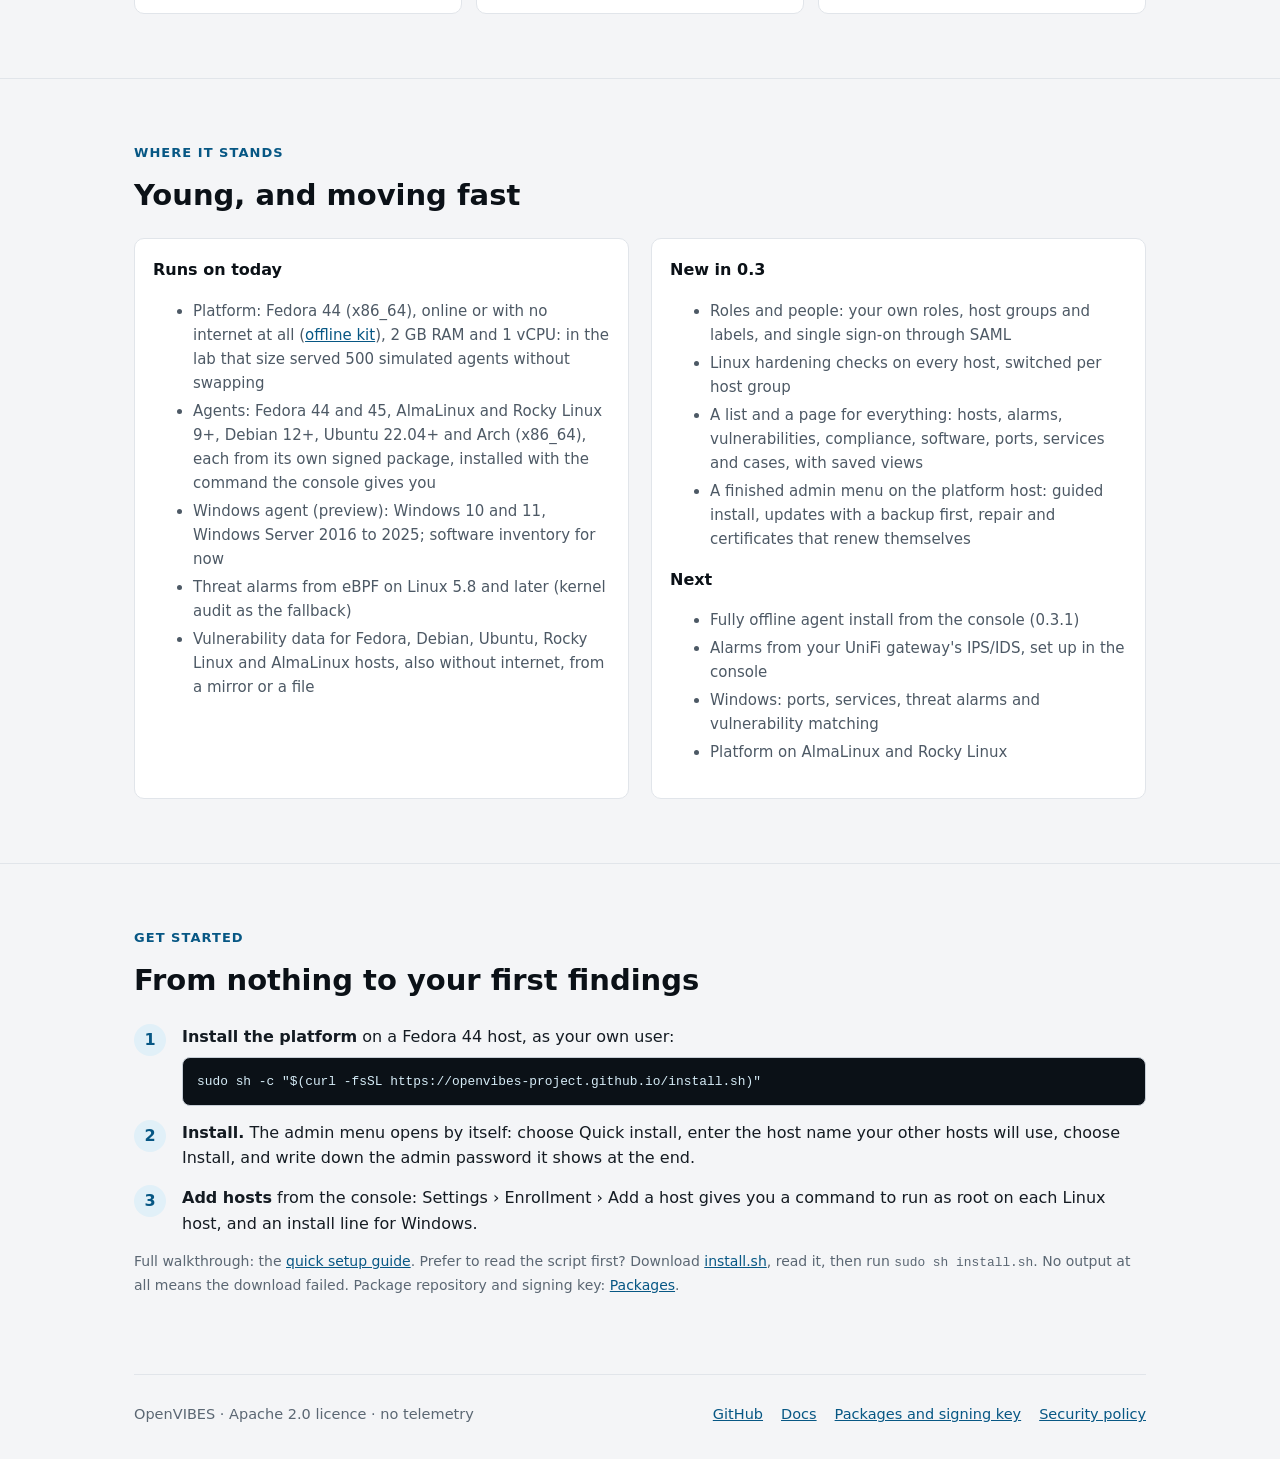
==== commit dab57e3a: "Agent packages for Fedora 45 The agent RPMs are published under rpm/fedora/45 too, and the installer" ====
--- a/index.html
+++ b/index.html
@@ -88,7 +88,7 @@
   <div class="two">
     <div class="box"><h3>Runs on today</h3><ul>
       <li>Platform: Fedora 44 (x86_64), online or with no internet at all (<a href="packages.html#offline">offline kit</a>), 2 GB RAM and 1 vCPU: in the lab that size served 500 simulated agents without swapping</li>
-      <li>Agents: Fedora 44, AlmaLinux and Rocky Linux 9+, Debian 12+, Ubuntu 22.04+ and Arch (x86_64), each from its own signed package, installed with the command the console gives you</li>
+      <li>Agents: Fedora 44 and 45, AlmaLinux and Rocky Linux 9+, Debian 12+, Ubuntu 22.04+ and Arch (x86_64), each from its own signed package, installed with the command the console gives you</li>
       <li>Windows agent (preview): Windows 10 and 11, Windows Server 2016 to 2025; software inventory for now</li>
       <li>Threat alarms from eBPF on Linux 5.8 and later (kernel audit as the fallback)</li>
       <li>Vulnerability data for Fedora, Debian, Ubuntu, Rocky Linux and AlmaLinux hosts, also without internet, from a mirror or a file</li>
